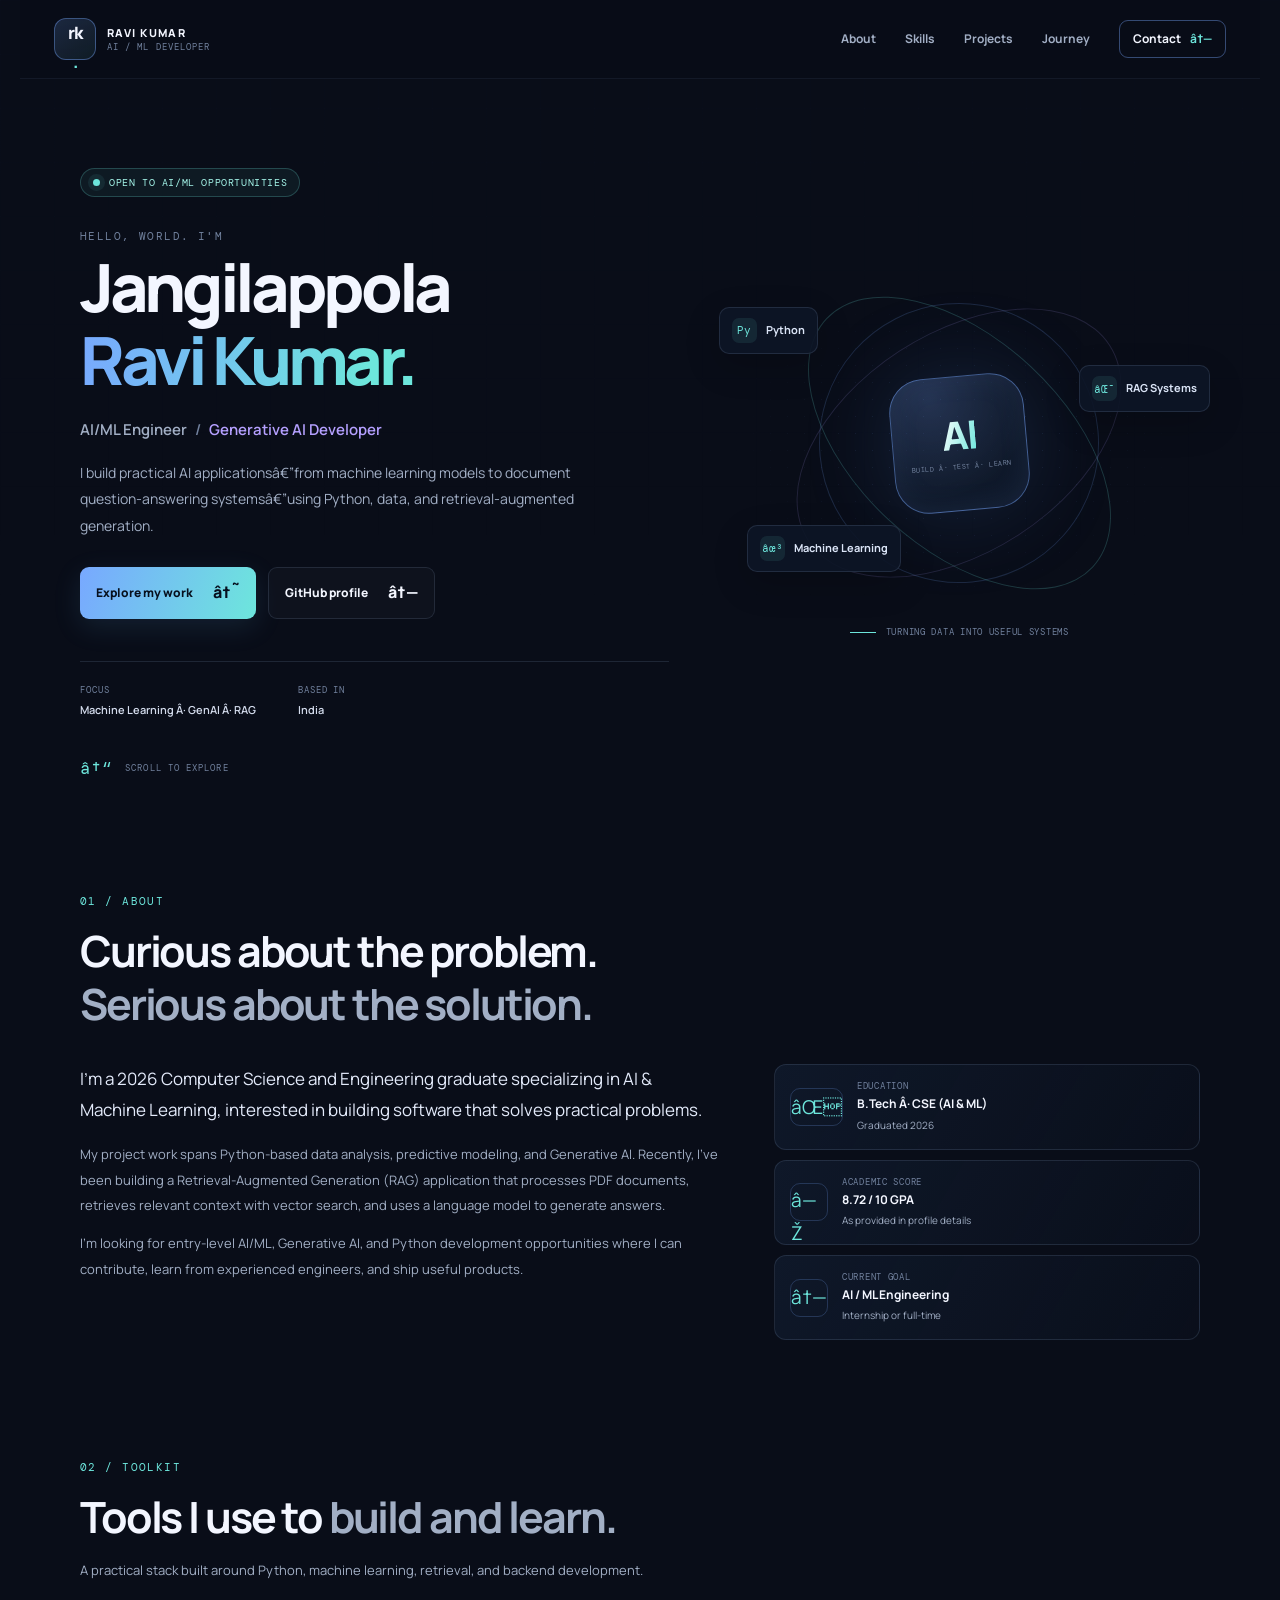
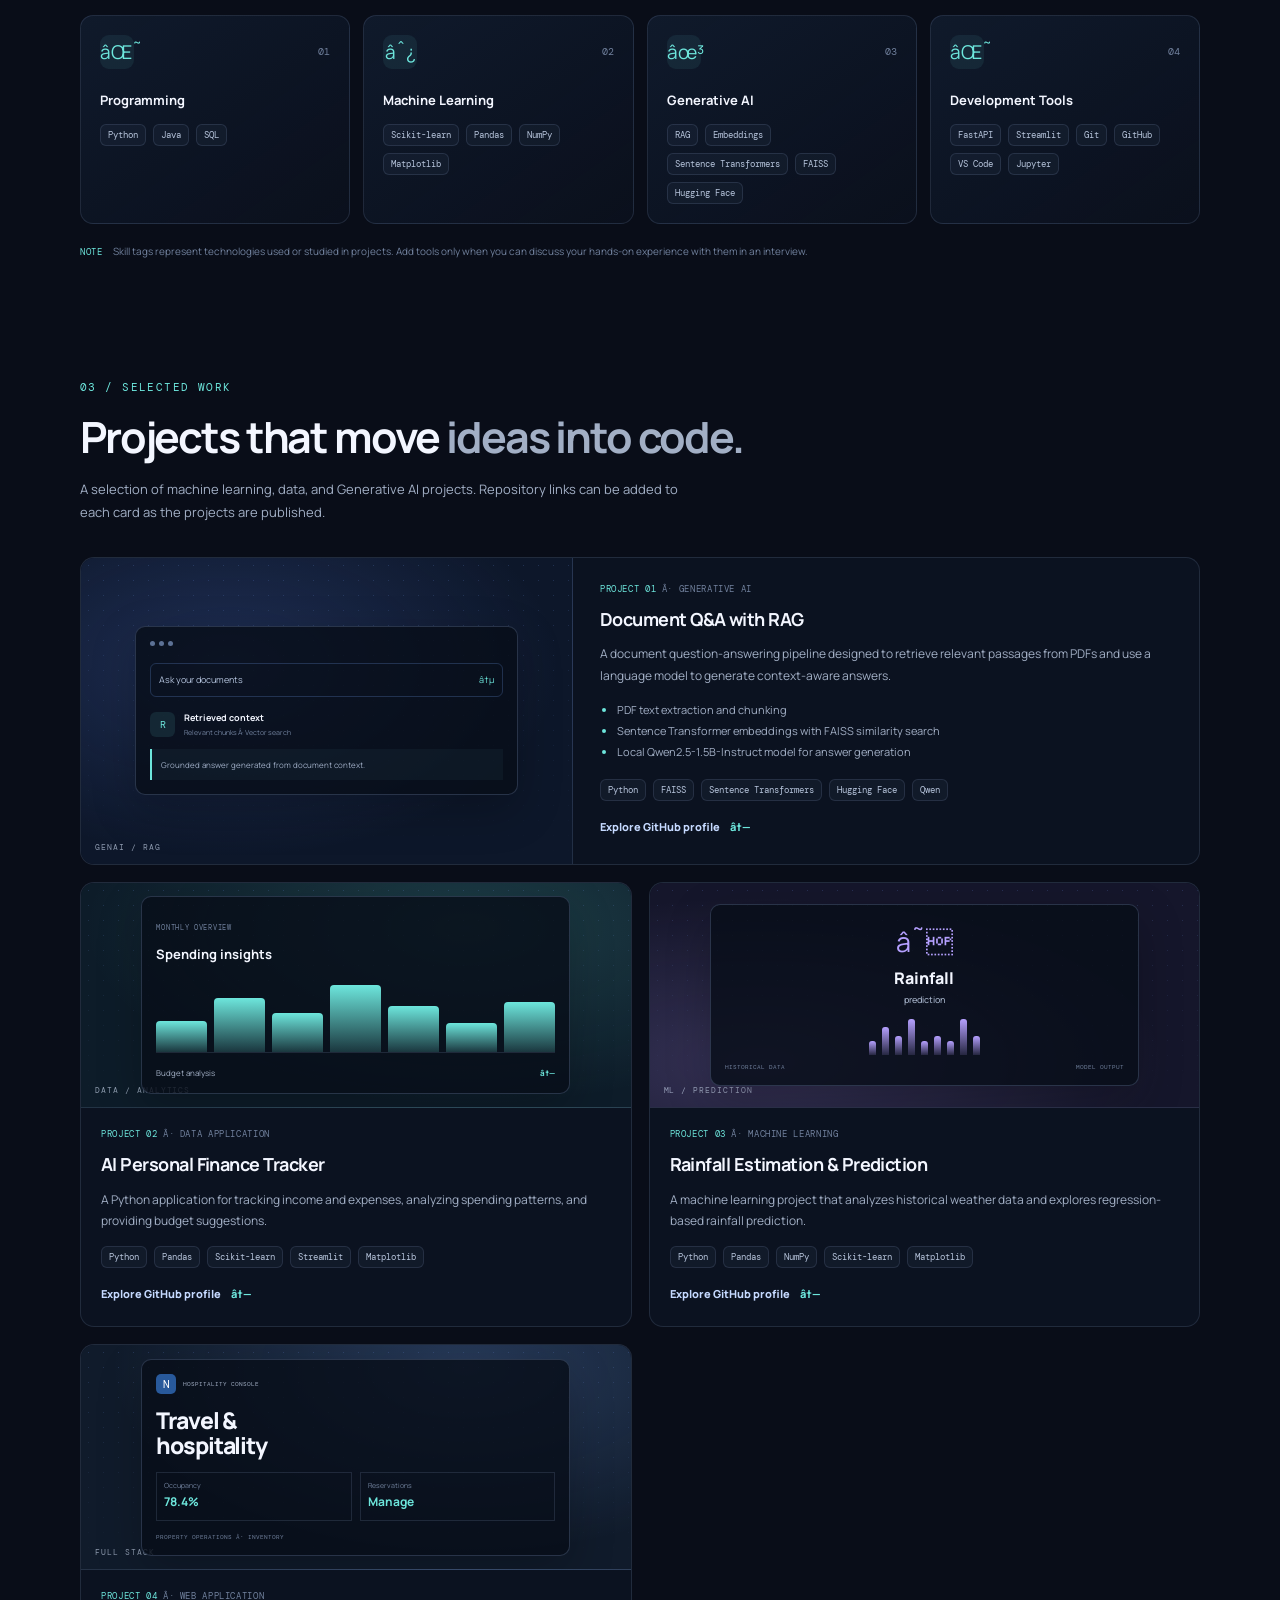
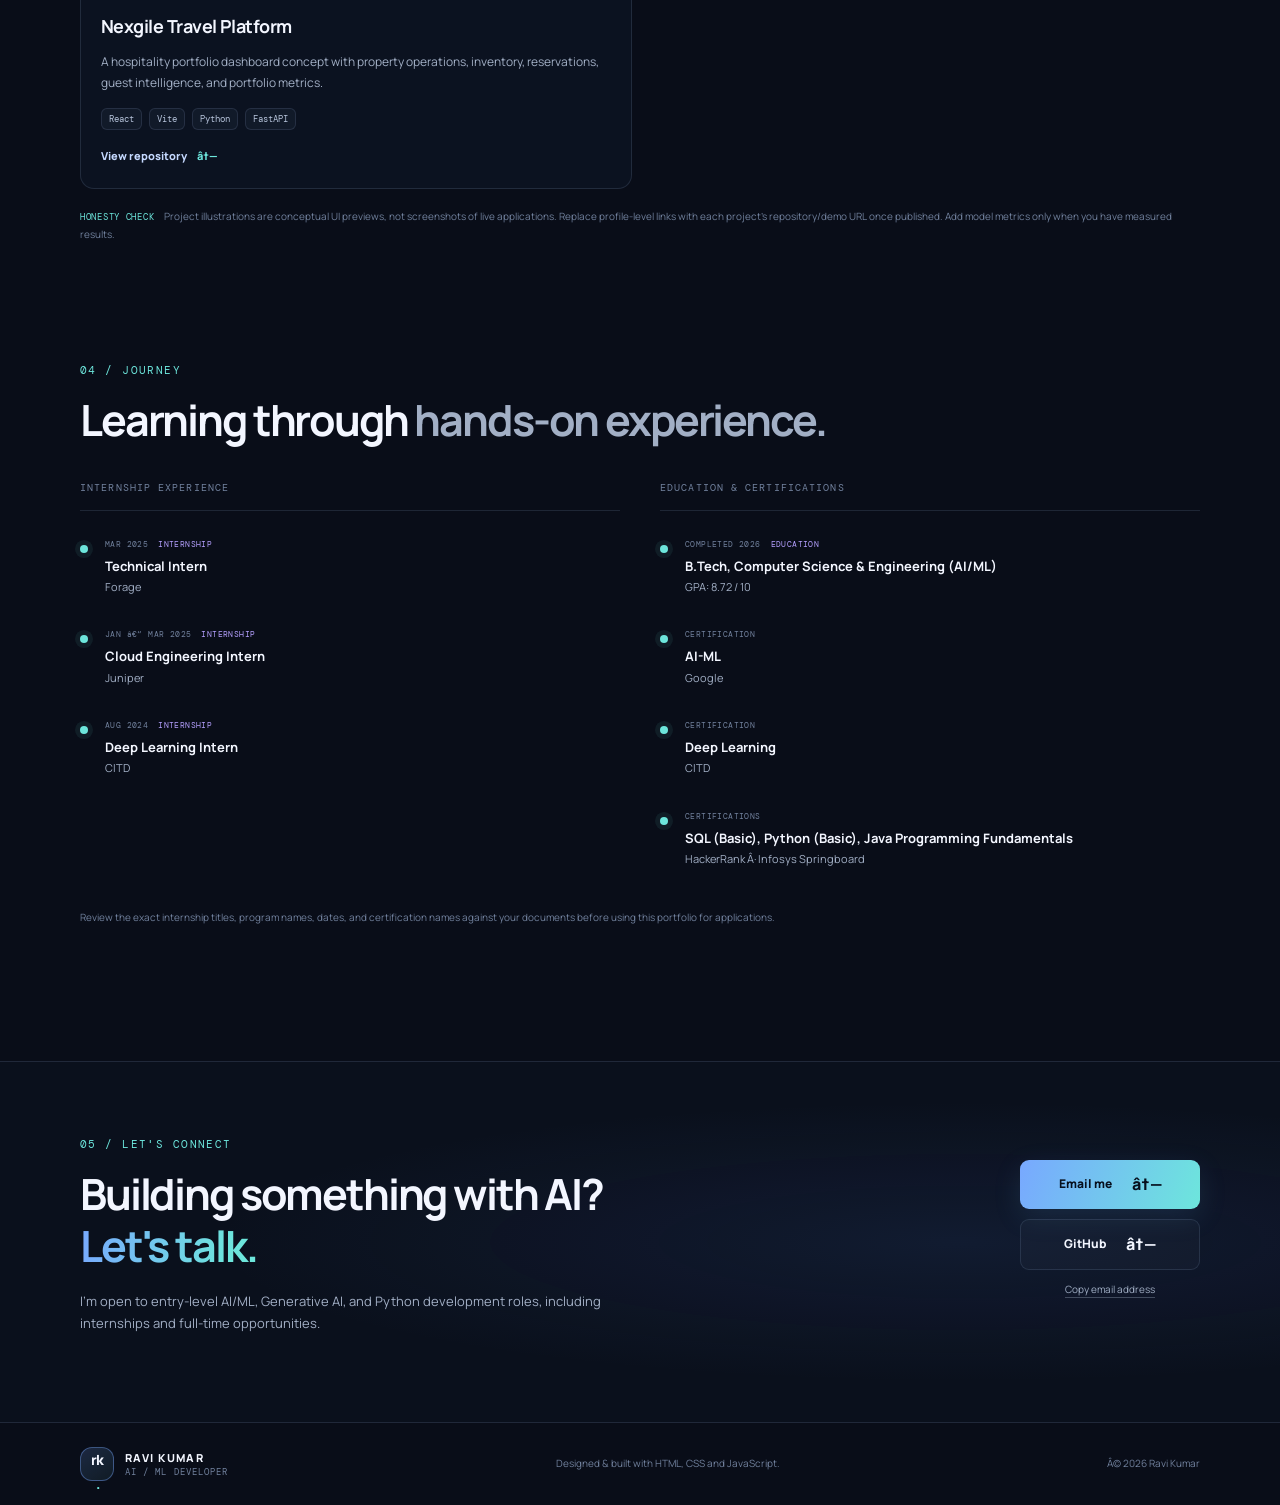
==== index.html @ 9e3948e2 "Fix duplicate portfolio homepage" ====
﻿<!DOCTYPE html>
<html lang="en">
<head>
    <meta charset="UTF-8">
    <meta name="viewport" content="width=device-width, initial-scale=1.0">
    <title>Jangilappola Ravi Kumar | Portfolio</title>
    <link rel="stylesheet" href="style.css">
    <script defer src="script.js"></script>
</head>
<body>
<!DOCTYPE html>
<html lang="en">
<head>
  <meta charset="UTF-8">
  <meta name="viewport" content="width=device-width, initial-scale=1.0">
  <meta name="theme-color" content="#090d18">
  <meta name="description" content="Ravi Kumar â€” AI/ML and Generative AI developer building machine learning, RAG, and Python applications.">
  <title>Ravi Kumar | AI/ML & Generative AI Developer</title>
  <link rel="preconnect" href="https://fonts.googleapis.com">
  <link rel="preconnect" href="https://fonts.gstatic.com" crossorigin>
  <link href="https://fonts.googleapis.com/css2?family=DM+Mono:wght@400;500&family=Manrope:wght@400;500;600;700;800&display=swap" rel="stylesheet">
  <link rel="stylesheet" href="style.css">
  <script defer src="script.js"></script>
</head>
<body>
  <div class="scroll-progress" id="scroll-progress" aria-hidden="true"></div>
  <header class="site-header">
    <a class="brand" href="#home" aria-label="Ravi Kumar home">
      <span class="brand-mark">rk<span>.</span></span>
      <span class="brand-copy">RAVI KUMAR<small>AI / ML DEVELOPER</small></span>
    </a>
    <button class="menu-toggle" id="menu-toggle" aria-label="Open navigation" aria-expanded="false">â˜°</button>
    <nav class="nav" id="nav" aria-label="Main navigation">
      <a href="#about">About</a>
      <a href="#skills">Skills</a>
      <a href="#projects">Projects</a>
      <a href="#experience">Journey</a>
      <a href="#contact" class="nav-contact">Contact <span>â†—</span></a>
    </nav>
  </header>

  <main>
    <section class="hero section-wrap" id="home">
      <div class="hero-copy">
        <div class="availability"><span class="pulse-dot"></span> OPEN TO AI/ML OPPORTUNITIES</div>
        <p class="eyebrow">HELLO, WORLD. I'M</p>
        <h1>Jangilappola<br><span>Ravi Kumar.</span></h1>
        <h2 class="hero-role">AI/ML Engineer <span class="role-divider">/</span> <span id="rotating-role">Generative AI Developer</span></h2>
        <p class="hero-description">I build practical AI applicationsâ€”from machine learning models to document question-answering systemsâ€”using Python, data, and retrieval-augmented generation.</p>
        <div class="hero-actions">
          <a class="button button-primary" href="#projects">Explore my work <span>â†˜</span></a>
          <a class="button button-secondary" href="https://github.com/jravikumar960" target="_blank" rel="noreferrer">GitHub profile <span>â†—</span></a>
        </div>
        <div class="hero-meta">
          <div><span class="meta-label">FOCUS</span><strong>Machine Learning Â· GenAI Â· RAG</strong></div>
          <div><span class="meta-label">BASED IN</span><strong>India</strong></div>
        </div>
      </div>
      <div class="hero-visual" aria-label="Decorative neural network illustration">
        <div class="visual-grid"></div>
        <div class="orbit orbit-one"></div><div class="orbit orbit-two"></div><div class="orbit orbit-three"></div>
        <div class="core"><span>AI</span><small>BUILD Â· TEST Â· LEARN</small></div>
        <div class="float-chip chip-python"><span class="chip-icon">Py</span> Python</div>
        <div class="float-chip chip-rag"><span class="chip-icon">âŒ˜</span> RAG Systems</div>
        <div class="float-chip chip-ml"><span class="chip-icon">âœ³</span> Machine Learning</div>
        <div class="visual-caption"><span class="caption-line"></span> TURNING DATA INTO USEFUL SYSTEMS</div>
      </div>
      <a class="scroll-cue" href="#about"><span class="scroll-icon">â†“</span> SCROLL TO EXPLORE</a>
    </section>

    <section class="section-wrap section-block" id="about">
      <div class="section-heading reveal">
        <p class="eyebrow">01 / ABOUT</p>
        <h2>Curious about the problem.<br><span>Serious about the solution.</span></h2>
      </div>
      <div class="about-grid reveal">
        <div class="about-main">
          <p class="lead">I'm a 2026 Computer Science and Engineering graduate specializing in AI & Machine Learning, interested in building software that solves practical problems.</p>
          <p>My project work spans Python-based data analysis, predictive modeling, and Generative AI. Recently, I've been building a Retrieval-Augmented Generation (RAG) application that processes PDF documents, retrieves relevant context with vector search, and uses a language model to generate answers.</p>
          <p>I'm looking for entry-level AI/ML, Generative AI, and Python development opportunities where I can contribute, learn from experienced engineers, and ship useful products.</p>
        </div>
        <div class="about-facts">
          <div class="fact-card"><span class="fact-symbol">âŒ</span><div><span class="fact-label">EDUCATION</span><strong>B.Tech Â· CSE (AI & ML)</strong><small>Graduated 2026</small></div></div>
          <div class="fact-card"><span class="fact-symbol">â—Ž</span><div><span class="fact-label">ACADEMIC SCORE</span><strong>8.72 / 10 GPA</strong><small>As provided in profile details</small></div></div>
          <div class="fact-card"><span class="fact-symbol">â†—</span><div><span class="fact-label">CURRENT GOAL</span><strong>AI / ML Engineering</strong><small>Internship or full-time</small></div></div>
        </div>
      </div>
    </section>

    <section class="section-wrap section-block" id="skills">
      <div class="section-heading reveal">
        <p class="eyebrow">02 / TOOLKIT</p>
        <h2>Tools I use to <span>build and learn.</span></h2>
        <p class="section-intro">A practical stack built around Python, machine learning, retrieval, and backend development.</p>
      </div>
      <div class="skills-grid reveal">
        <article class="skill-card"><div class="skill-top"><span class="skill-icon">âŒ˜</span><span class="skill-index">01</span></div><h3>Programming</h3><div class="tag-list"><span>Python</span><span>Java</span><span>SQL</span></div></article>
        <article class="skill-card"><div class="skill-top"><span class="skill-icon">âˆ¿</span><span class="skill-index">02</span></div><h3>Machine Learning</h3><div class="tag-list"><span>Scikit-learn</span><span>Pandas</span><span>NumPy</span><span>Matplotlib</span></div></article>
        <article class="skill-card"><div class="skill-top"><span class="skill-icon">âœ³</span><span class="skill-index">03</span></div><h3>Generative AI</h3><div class="tag-list"><span>RAG</span><span>Embeddings</span><span>Sentence Transformers</span><span>FAISS</span><span>Hugging Face</span></div></article>
        <article class="skill-card"><div class="skill-top"><span class="skill-icon">âŒ˜</span><span class="skill-index">04</span></div><h3>Development Tools</h3><div class="tag-list"><span>FastAPI</span><span>Streamlit</span><span>Git</span><span>GitHub</span><span>VS Code</span><span>Jupyter</span></div></article>
      </div>
      <p class="skills-note reveal"><span>NOTE</span> Skill tags represent technologies used or studied in projects. Add tools only when you can discuss your hands-on experience with them in an interview.</p>
    </section>

    <section class="section-wrap section-block" id="projects">
      <div class="section-heading reveal">
        <p class="eyebrow">03 / SELECTED WORK</p>
        <h2>Projects that move <span>ideas into code.</span></h2>
        <p class="section-intro">A selection of machine learning, data, and Generative AI projects. Repository links can be added to each card as the projects are published.</p>
      </div>
      <div class="project-grid">
        <article class="project-card project-featured reveal">
          <div class="project-art art-rag"><div class="art-window"><div class="window-dots"><i></i><i></i><i></i></div><div class="art-query">Ask your documents<span>â†µ</span></div><div class="art-result"><span class="result-icon">R</span><div><b>Retrieved context</b><small>Relevant chunks Â· Vector search</small></div></div><div class="art-answer">Grounded answer generated from document context.</div></div><span class="art-label">GENAI / RAG</span></div>
          <div class="project-body"><div class="project-kicker">PROJECT 01 <span>Â· GENERATIVE AI</span></div><h3>Document Q&A with RAG</h3><p>A document question-answering pipeline designed to retrieve relevant passages from PDFs and use a language model to generate context-aware answers.</p><ul class="project-details"><li>PDF text extraction and chunking</li><li>Sentence Transformer embeddings with FAISS similarity search</li><li>Local Qwen2.5-1.5B-Instruct model for answer generation</li></ul><div class="tag-list"><span>Python</span><span>FAISS</span><span>Sentence Transformers</span><span>Hugging Face</span><span>Qwen</span></div><a class="text-link" href="https://github.com/jravikumar960" target="_blank" rel="noreferrer">Explore GitHub profile <span>â†—</span></a></div>
        </article>
        <article class="project-card reveal">
          <div class="project-art art-finance"><div class="finance-ui"><span class="finance-label">MONTHLY OVERVIEW</span><strong>Spending insights</strong><div class="finance-bars"><i style="height:42%"></i><i style="height:72%"></i><i style="height:52%"></i><i style="height:90%"></i><i style="height:62%"></i><i style="height:38%"></i><i style="height:67%"></i></div><div class="finance-line"><span>Budget analysis</span><b>â†—</b></div></div><span class="art-label">DATA / ANALYTICS</span></div>
          <div class="project-body"><div class="project-kicker">PROJECT 02 <span>Â· DATA APPLICATION</span></div><h3>AI Personal Finance Tracker</h3><p>A Python application for tracking income and expenses, analyzing spending patterns, and providing budget suggestions.</p><div class="tag-list"><span>Python</span><span>Pandas</span><span>Scikit-learn</span><span>Streamlit</span><span>Matplotlib</span></div><a class="text-link" href="https://github.com/jravikumar960" target="_blank" rel="noreferrer">Explore GitHub profile <span>â†—</span></a></div>
        </article>
        <article class="project-card reveal">
          <div class="project-art art-rain"><div class="weather-ui"><div class="weather-cloud">â˜</div><div class="weather-number">Rainfall<span>prediction</span></div><div class="weather-chart"><i></i><i></i><i></i><i></i><i></i><i></i><i></i><i></i><i></i></div><div class="weather-foot"><span>HISTORICAL DATA</span><span>MODEL OUTPUT</span></div></div><span class="art-label">ML / PREDICTION</span></div>
          <div class="project-body"><div class="project-kicker">PROJECT 03 <span>Â· MACHINE LEARNING</span></div><h3>Rainfall Estimation & Prediction</h3><p>A machine learning project that analyzes historical weather data and explores regression-based rainfall prediction.</p><div class="tag-list"><span>Python</span><span>Pandas</span><span>NumPy</span><span>Scikit-learn</span><span>Matplotlib</span></div><a class="text-link" href="https://github.com/jravikumar960" target="_blank" rel="noreferrer">Explore GitHub profile <span>â†—</span></a></div>
        </article>
        <article class="project-card reveal">
          <div class="project-art art-travel"><div class="travel-ui"><div class="travel-top"><span>N</span><small>HOSPITALITY CONSOLE</small></div><div class="travel-title">Travel &<br>hospitality</div><div class="travel-stats"><span>Occupancy<strong>78.4%</strong></span><span>Reservations<strong>Manage</strong></span></div><div class="travel-bottom">PROPERTY OPERATIONS Â· INVENTORY</div></div><span class="art-label">FULL STACK</span></div>
          <div class="project-body"><div class="project-kicker">PROJECT 04 <span>Â· WEB APPLICATION</span></div><h3>Nexgile Travel Platform</h3><p>A hospitality portfolio dashboard concept with property operations, inventory, reservations, guest intelligence, and portfolio metrics.</p><div class="tag-list"><span>React</span><span>Vite</span><span>Python</span><span>FastAPI</span></div><a class="text-link" href="https://github.com/jravikumar960/Travel-Portal" target="_blank" rel="noreferrer">View repository <span>â†—</span></a></div>
        </article>
      </div>
      <p class="project-disclaimer reveal"><span>HONESTY CHECK</span> Project illustrations are conceptual UI previews, not screenshots of live applications. Replace profile-level links with each project's repository/demo URL once published. Add model metrics only when you have measured results.</p>
    </section>

    <section class="section-wrap section-block" id="experience">
      <div class="section-heading reveal">
        <p class="eyebrow">04 / JOURNEY</p>
        <h2>Learning through <span>hands-on experience.</span></h2>
      </div>
      <div class="journey-grid reveal">
        <div class="journey-column"><h3 class="column-title">INTERNSHIP EXPERIENCE</h3>
          <article class="journey-item"><span class="timeline-dot"></span><div><div class="journey-meta"><span>MAR 2025</span><span>INTERNSHIP</span></div><h4>Technical Intern</h4><p>Forage</p></div></article>
          <article class="journey-item"><span class="timeline-dot"></span><div><div class="journey-meta"><span>JAN â€“ MAR 2025</span><span>INTERNSHIP</span></div><h4>Cloud Engineering Intern</h4><p>Juniper</p></div></article>
          <article class="journey-item"><span class="timeline-dot"></span><div><div class="journey-meta"><span>AUG 2024</span><span>INTERNSHIP</span></div><h4>Deep Learning Intern</h4><p>CITD</p></div></article>
        </div>
        <div class="journey-column"><h3 class="column-title">EDUCATION & CERTIFICATIONS</h3>
          <article class="journey-item"><span class="timeline-dot"></span><div><div class="journey-meta"><span>COMPLETED 2026</span><span>EDUCATION</span></div><h4>B.Tech, Computer Science & Engineering (AI/ML)</h4><p>GPA: 8.72 / 10</p></div></article>
          <article class="journey-item"><span class="timeline-dot"></span><div><div class="journey-meta"><span>CERTIFICATION</span></div><h4>AI-ML</h4><p>Google</p></div></article>
          <article class="journey-item"><span class="timeline-dot"></span><div><div class="journey-meta"><span>CERTIFICATION</span></div><h4>Deep Learning</h4><p>CITD</p></div></article>
          <article class="journey-item"><span class="timeline-dot"></span><div><div class="journey-meta"><span>CERTIFICATIONS</span></div><h4>SQL (Basic), Python (Basic), Java Programming Fundamentals</h4><p>HackerRank Â· Infosys Springboard</p></div></article>
        </div>
      </div>
      <p class="small-note">Review the exact internship titles, program names, dates, and certification names against your documents before using this portfolio for applications.</p>
    </section>

    <section class="contact-section" id="contact">
      <div class="section-wrap contact-inner reveal">
        <div><p class="eyebrow">05 / LET'S CONNECT</p><h2>Building something with AI?<br><span>Let's talk.</span></h2><p>I'm open to entry-level AI/ML, Generative AI, and Python development roles, including internships and full-time opportunities.</p></div>
        <div class="contact-actions"><a class="button button-primary" href="mailto:jravikumar960@gmail.com">Email me <span>â†—</span></a><a class="button button-secondary" href="https://github.com/jravikumar960" target="_blank" rel="noreferrer">GitHub <span>â†—</span></a><button class="copy-email" id="copy-email" type="button" data-email="jravikumar960@gmail.com">Copy email address</button><span class="copy-status" id="copy-status" aria-live="polite"></span></div>
      </div>
    </section>
  </main>

  <footer class="site-footer">
    <a class="brand footer-brand" href="#home"><span class="brand-mark">rk<span>.</span></span><span class="brand-copy">RAVI KUMAR<small>AI / ML DEVELOPER</small></span></a>
    <p>Designed & built with HTML, CSS and JavaScript.</p>
    <span class="footer-copy">Â© <span id="year"></span> Ravi Kumar</span>
  </footer>
</body>
</html>
---- style.css ----
/* Ravi Kumar — AI/ML portfolio */
:root {
  color-scheme: dark;
  --bg: #090d18;
  --bg-soft: #0d1322;
  --panel: #101a2b;
  --panel-hover: #142239;
  --text: #f3f6ff;
  --muted: #a2afc5;
  --subtle: #71819d;
  --line: rgba(155, 179, 220, .15);
  --blue: #78a8ff;
  --cyan: #6de6dc;
  --violet: #b5a0ff;
  --font: "Manrope", system-ui, sans-serif;
  --mono: "DM Mono", monospace;
}
* { box-sizing: border-box; }
html { scroll-behavior: smooth; scroll-padding-top: 90px; }
body { margin: 0; background: var(--bg); color: var(--text); font-family: var(--font); line-height: 1.7; overflow-x: hidden; }
body::before { content: ""; position: fixed; inset: 0; pointer-events: none; z-index: -1; opacity: .23; background-image: linear-gradient(rgba(95,130,185,.06) 1px, transparent 1px), linear-gradient(90deg, rgba(95,130,185,.06) 1px, transparent 1px); background-size: 54px 54px; mask-image: linear-gradient(to bottom, black, transparent 85%); }
a { color: inherit; text-decoration: none; }
button { font: inherit; }
::selection { background: rgba(120,168,255,.35); color: white; }
.scroll-progress { position: fixed; z-index: 100; left: 0; top: 0; height: 2px; width: 0; background: linear-gradient(90deg, var(--blue), var(--cyan)); }
.site-header { position: sticky; z-index: 50; top: 0; display: flex; align-items: center; justify-content: space-between; max-width: 1240px; margin: auto; padding: 18px 34px; background: rgba(9,13,24,.82); border-bottom: 1px solid rgba(155,179,220,.08); backdrop-filter: blur(18px); }
.brand { display: inline-flex; align-items: center; gap: 11px; }
.brand-mark { display: grid; place-items: center; width: 42px; height: 42px; border: 1px solid rgba(120,168,255,.4); border-radius: 12px; background: linear-gradient(145deg, rgba(120,168,255,.18), rgba(109,230,220,.07)); font-size: 17px; font-weight: 800; letter-spacing: -1px; }
.brand-mark span { color: var(--cyan); }
.brand-copy { display: grid; gap: 0; font-size: 11px; font-weight: 800; letter-spacing: .13em; line-height: 1.4; }
.brand-copy small { color: var(--subtle); font: 9px var(--mono); letter-spacing: .12em; }
.nav { display: flex; align-items: center; gap: 29px; color: var(--muted); font-size: 12px; font-weight: 700; }
.nav a { transition: color .2s; }
.nav a:hover, .nav a.active { color: var(--text); }
.nav-contact { border: 1px solid rgba(120,168,255,.4); border-radius: 9px; padding: 8px 13px; color: var(--text); }
.nav-contact span { color: var(--cyan); margin-left: 7px; }
.menu-toggle { display: none; border: 1px solid var(--line); border-radius: 8px; color: var(--text); background: var(--panel); padding: 7px 11px; }
.section-wrap { width: min(1120px, calc(100% - 64px)); margin-inline: auto; }
.hero { min-height: 650px; padding-top: 88px; padding-bottom: 80px; display: grid; grid-template-columns: 1.1fr .9fr; gap: 50px; align-items: center; position: relative; }
.hero-copy { position: relative; z-index: 2; }
.availability { display: inline-flex; align-items: center; gap: 9px; border: 1px solid rgba(109,230,220,.23); background: rgba(109,230,220,.06); border-radius: 30px; padding: 7px 12px; color: #a4f5e9; font: 10px var(--mono); letter-spacing: .06em; }
.pulse-dot { width: 7px; height: 7px; border-radius: 50%; background: var(--cyan); box-shadow: 0 0 0 5px rgba(109,230,220,.08); }
.eyebrow { color: var(--cyan); font: 11px var(--mono); letter-spacing: .13em; margin: 0 0 17px; }
.hero .eyebrow { margin-top: 32px; margin-bottom: 8px; color: var(--subtle); }
h1, h2, h3, h4, p { margin-top: 0; }
.hero h1 { font-size: clamp(43px, 5.2vw, 69px); letter-spacing: -.065em; line-height: 1.09; margin: 0 0 21px; font-weight: 800; }
.hero h1 span, .section-heading h2 span, .contact-inner h2 span { background: linear-gradient(100deg, var(--blue), var(--cyan) 85%); -webkit-background-clip: text; background-clip: text; color: transparent; }
.hero-role { color: var(--muted); font-size: 15px; font-weight: 600; margin-bottom: 17px; }
.role-divider { color: var(--subtle); margin: 0 5px; }
#rotating-role { color: var(--violet); }
.hero-description { max-width: 535px; color: var(--muted); font-size: 14px; line-height: 1.9; }
.hero-actions { display: flex; flex-wrap: wrap; gap: 12px; margin-top: 28px; }
.button { display: inline-flex; justify-content: center; align-items: center; gap: 20px; min-height: 46px; border-radius: 9px; padding: 11px 16px; font-size: 12px; font-weight: 800; transition: transform .2s, border-color .2s, background .2s; cursor: pointer; }
.button:hover { transform: translateY(-2px); }
.button span { font-size: 16px; }
.button-primary { color: #07101e; background: linear-gradient(110deg, var(--blue), var(--cyan)); box-shadow: 0 8px 28px rgba(94,168,225,.13); }
.button-secondary { border: 1px solid var(--line); background: rgba(255,255,255,.025); color: var(--text); }
.button-secondary:hover { border-color: rgba(120,168,255,.55); }
.hero-meta { display: flex; gap: 42px; margin-top: 42px; padding-top: 22px; border-top: 1px solid var(--line); }
.hero-meta div { display: grid; gap: 5px; }
.meta-label { color: var(--subtle); font: 9px var(--mono); letter-spacing: .1em; }
.hero-meta strong { font-size: 11px; font-weight: 600; color: #d4dced; }
.hero-visual { height: 390px; position: relative; display: grid; place-items: center; isolation: isolate; }
.visual-grid { position: absolute; inset: 6% 2%; background-image: radial-gradient(rgba(120,168,255,.3) .8px, transparent .8px); background-size: 17px 17px; mask-image: radial-gradient(ellipse, black, transparent 70%); opacity: .5; }
.orbit { position: absolute; border: 1px solid rgba(120,168,255,.18); border-radius: 50%; transform: rotate(-27deg); }
.orbit-one { width: 280px; height: 280px; }
.orbit-two { width: 365px; height: 210px; transform: rotate(43deg); border-color: rgba(109,230,220,.2); }
.orbit-three { width: 220px; height: 360px; transform: rotate(57deg); border-color: rgba(181,160,255,.15); }
.core { position: relative; width: 135px; height: 135px; display: flex; flex-direction: column; justify-content: center; align-items: center; gap: 7px; border-radius: 34px; border: 1px solid rgba(120,168,255,.48); background: radial-gradient(circle at 30% 15%, rgba(120,168,255,.25), rgba(16,26,43,.95) 70%); box-shadow: 0 0 90px rgba(80,132,228,.18), inset 0 0 30px rgba(120,168,255,.09); transform: rotate(-5deg); }
.core span { font-size: 39px; line-height: 1; font-weight: 800; letter-spacing: -.07em; background: linear-gradient(110deg, white, var(--cyan)); -webkit-background-clip: text; background-clip: text; color: transparent; }
.core small { color: var(--subtle); font: 7px var(--mono); letter-spacing: .08em; }
.float-chip { position: absolute; display: flex; align-items: center; gap: 9px; border: 1px solid var(--line); background: rgba(14,22,38,.9); box-shadow: 0 12px 35px rgba(0,0,0,.18); border-radius: 10px; padding: 10px 12px; color: #dbe5f7; font-size: 11px; font-weight: 700; animation: float 5s ease-in-out infinite; }
.chip-icon { display: grid; place-items: center; width: 25px; height: 25px; border-radius: 7px; color: var(--cyan); background: rgba(109,230,220,.09); font: 11px var(--mono); }
.chip-python { top: 15%; left: 0; }
.chip-rag { top: 30%; right: -2%; animation-delay: -1.4s; }
.chip-ml { bottom: 17%; left: 6%; animation-delay: -2.7s; }
.visual-caption { position: absolute; bottom: 0; display: flex; align-items: center; gap: 10px; color: var(--subtle); font: 9px var(--mono); letter-spacing: .08em; }
.caption-line { display: inline-block; width: 26px; height: 1px; background: var(--cyan); }
.scroll-cue { position: absolute; bottom: 20px; left: 0; display: flex; align-items: center; gap: 12px; color: var(--subtle); font: 9px var(--mono); letter-spacing: .12em; }
.scroll-icon { color: var(--cyan); font-size: 17px; }
.section-block { padding-top: 95px; padding-bottom: 25px; }
.section-heading { margin-bottom: 34px; }
.section-heading h2, .contact-inner h2 { font-size: clamp(30px, 4vw, 43px); line-height: 1.22; letter-spacing: -.05em; margin: 0; }
.section-heading h2 span { color: var(--muted); background: none; -webkit-text-fill-color: var(--muted); }
.section-intro { max-width: 630px; color: var(--muted); font-size: 13px; margin: 15px 0 0; }
.about-grid { display: grid; grid-template-columns: 1.2fr .8fr; gap: 55px; }
.about-main { color: var(--muted); font-size: 13px; line-height: 1.95; }
.about-main .lead { color: #e3eafa; font-size: 17px; line-height: 1.8; }
.about-facts { display: grid; gap: 10px; align-content: start; }
.fact-card { display: flex; align-items: center; gap: 14px; border: 1px solid var(--line); border-radius: 12px; padding: 15px; background: linear-gradient(120deg, rgba(17,28,47,.75), rgba(11,17,30,.55)); }
.fact-symbol { display: grid; place-items: center; flex: 0 0 38px; height: 38px; border: 1px solid rgba(120,168,255,.22); border-radius: 10px; color: var(--cyan); font-size: 19px; }
.fact-card div { display: grid; gap: 2px; }
.fact-label { color: var(--subtle); font: 9px var(--mono); letter-spacing: .08em; }
.fact-card strong { font-size: 12px; }
.fact-card small { color: var(--muted); font-size: 10px; }
.skills-grid { display: grid; grid-template-columns: repeat(4,1fr); gap: 13px; }
.skill-card { min-height: 185px; padding: 19px; border: 1px solid var(--line); border-radius: 13px; background: linear-gradient(145deg, rgba(17,28,47,.85), rgba(11,17,30,.75)); transition: transform .2s, border-color .2s; }
.skill-card:hover, .project-card:hover { transform: translateY(-4px); border-color: rgba(120,168,255,.35); }
.skill-top { display: flex; align-items: center; justify-content: space-between; margin-bottom: 20px; }
.skill-icon { display: grid; place-items: center; width: 34px; height: 34px; border-radius: 9px; color: var(--cyan); background: rgba(109,230,220,.08); font-size: 19px; }
.skill-index { color: var(--subtle); font: 10px var(--mono); }
.skill-card h3 { font-size: 13px; margin-bottom: 13px; }
.tag-list { display: flex; flex-wrap: wrap; gap: 7px; }
.tag-list span { display: inline-block; border: 1px solid rgba(135,159,198,.17); border-radius: 6px; padding: 4px 7px; color: #b7c5dc; background: rgba(127,154,198,.055); font: 9px var(--mono); }
.skills-note, .project-disclaimer { margin: 18px 0 0; color: var(--subtle); font-size: 10px; line-height: 1.8; }
.skills-note span, .project-disclaimer span { color: var(--cyan); font: 9px var(--mono); letter-spacing: .08em; margin-right: 8px; }
.project-grid { display: grid; grid-template-columns: repeat(2,1fr); gap: 17px; }
.project-card { overflow: hidden; border: 1px solid var(--line); border-radius: 14px; background: rgba(13,20,35,.82); transition: transform .25s, border-color .25s; }
.project-featured { grid-column: span 2; display: grid; grid-template-columns: .88fr 1.12fr; }
.project-art { min-height: 225px; display: grid; place-items: center; position: relative; overflow: hidden; border-bottom: 1px solid var(--line); }
.project-featured .project-art { min-height: 100%; border-bottom: 0; border-right: 1px solid var(--line); }
.project-art::before { content: ""; position: absolute; inset: 0; opacity: .55; background-image: radial-gradient(rgba(120,168,255,.35) .7px, transparent .7px); background-size: 15px 15px; mask-image: linear-gradient(black, transparent); }
.art-rag { background: radial-gradient(ellipse at 30% 35%, rgba(76,105,191,.28), transparent 68%), #0d172a; }
.art-finance { background: radial-gradient(ellipse at 70% 20%, rgba(109,230,220,.17), transparent 70%), #0d1c29; }
.art-rain { background: radial-gradient(ellipse at 20% 80%, rgba(181,160,255,.2), transparent 65%), #15162b; }
.art-travel { background: radial-gradient(ellipse at 70% 10%, rgba(120,168,255,.22), transparent 65%), #101b2b; }
.art-label { position: absolute; bottom: 12px; left: 14px; color: rgba(209,222,245,.65); font: 8px var(--mono); letter-spacing: .12em; }
.art-window, .finance-ui, .weather-ui, .travel-ui { position: relative; z-index: 1; width: 78%; border: 1px solid rgba(149,177,228,.22); border-radius: 10px; background: rgba(8,14,25,.82); box-shadow: 0 15px 45px rgba(0,0,0,.22); padding: 14px; }
.window-dots { display: flex; gap: 4px; margin-bottom: 17px; }
.window-dots i { width: 5px; height: 5px; border-radius: 50%; background: #5c7195; }
.art-query { display: flex; justify-content: space-between; border: 1px solid rgba(120,168,255,.22); border-radius: 6px; padding: 8px; color: #b4c3dd; font-size: 9px; }
.art-query span { color: var(--cyan); }
.art-result { display: flex; gap: 9px; align-items: center; margin-top: 13px; }
.result-icon { display: grid; place-items: center; width: 25px; height: 25px; border-radius: 6px; color: var(--cyan); background: rgba(109,230,220,.1); font: 10px var(--mono); }
.art-result div { display: grid; gap: 2px; }
.art-result b { font-size: 9px; }
.art-result small { color: var(--subtle); font-size: 7px; }
.art-answer { margin-top: 10px; padding: 9px; border-left: 2px solid var(--cyan); color: #9fadc5; background: rgba(109,230,220,.045); font-size: 8px; }
.finance-label { color: var(--subtle); font: 7px var(--mono); letter-spacing: .1em; }
.finance-ui strong { display: block; margin-top: 4px; font-size: 13px; }
.finance-bars { height: 75px; display: flex; align-items: end; gap: 7px; margin: 13px 0; border-bottom: 1px solid var(--line); }
.finance-bars i { flex: 1; border-radius: 4px 4px 0 0; background: linear-gradient(var(--cyan), rgba(109,230,220,.18)); }
.finance-line { display: flex; justify-content: space-between; color: var(--muted); font-size: 8px; }
.finance-line b { color: var(--cyan); }
.weather-ui { text-align: center; }
.weather-cloud { color: var(--violet); font-size: 27px; }
.weather-number { font-size: 16px; font-weight: 800; }
.weather-number span { display: block; color: var(--muted); font-size: 9px; font-weight: 500; }
.weather-chart { display: flex; align-items: end; justify-content: center; gap: 6px; height: 40px; margin: 8px auto; }
.weather-chart i { width: 7px; border-radius: 3px 3px 0 0; height: 35%; background: linear-gradient(var(--violet), rgba(181,160,255,.15)); }
.weather-chart i:nth-child(2n) { height: 70%; }.weather-chart i:nth-child(3n) { height: 48%; }.weather-chart i:nth-child(4n) { height: 90%; }
.weather-foot { display: flex; justify-content: space-between; color: var(--subtle); font: 6px var(--mono); }
.travel-top { display: flex; align-items: center; gap: 7px; color: var(--muted); font: 7px var(--mono); }
.travel-top span { display: grid; place-items: center; width: 20px; height: 20px; background: #28599b; color: white; border-radius: 5px; font-size: 11px; }
.travel-title { font-size: 23px; font-weight: 800; line-height: 1.1; letter-spacing: -.05em; margin: 14px 0; }
.travel-stats { display: flex; gap: 8px; }
.travel-stats span { flex: 1; padding: 7px; border: 1px solid var(--line); color: var(--subtle); font-size: 7px; }
.travel-stats strong { display: block; color: var(--cyan); font-size: 12px; }
.travel-bottom { margin-top: 12px; color: var(--subtle); font: 6px var(--mono); }
.project-body { padding: 20px; }
.project-featured .project-body { padding: 25px 27px; }
.project-kicker { color: var(--cyan); font: 9px var(--mono); letter-spacing: .07em; margin-bottom: 9px; }
.project-kicker span { color: var(--subtle); }
.project-body h3 { font-size: 18px; letter-spacing: -.03em; margin-bottom: 9px; }
.project-body p { color: var(--muted); font-size: 12px; line-height: 1.8; margin-bottom: 14px; }
.project-details { color: var(--muted); padding-left: 17px; font-size: 11px; line-height: 1.9; margin: 0 0 16px; }
.project-details li::marker { color: var(--cyan); }
.text-link { display: inline-flex; gap: 10px; margin-top: 17px; color: #c5d9ff; font-size: 11px; font-weight: 800; }
.text-link span { color: var(--cyan); }
.journey-grid { display: grid; grid-template-columns: 1fr 1fr; gap: 40px; }
.column-title { color: var(--subtle); font: 10px var(--mono); letter-spacing: .11em; padding-bottom: 16px; border-bottom: 1px solid var(--line); }
.journey-item { display: grid; grid-template-columns: 12px 1fr; gap: 13px; padding: 18px 0 7px; }
.timeline-dot { margin-top: 6px; width: 8px; height: 8px; border-radius: 50%; background: var(--cyan); box-shadow: 0 0 0 5px rgba(109,230,220,.07); }
.journey-meta { display: flex; flex-wrap: wrap; gap: 10px; color: var(--subtle); font: 8px var(--mono); letter-spacing: .05em; }
.journey-meta span + span { color: var(--violet); }
.journey-item h4 { font-size: 13px; margin: 6px 0 1px; }
.journey-item p { color: var(--muted); font-size: 11px; margin-bottom: 8px; }
.small-note { color: var(--subtle); font-size: 10px; margin-top: 25px; }
.contact-section { margin-top: 100px; border-top: 1px solid var(--line); border-bottom: 1px solid var(--line); background: radial-gradient(ellipse at 75% 50%, rgba(67,110,194,.12), transparent 55%), rgba(12,19,33,.6); }
.contact-inner { padding-top: 75px; padding-bottom: 75px; display: flex; align-items: center; justify-content: space-between; gap: 35px; }
.contact-inner h2 { margin-bottom: 17px; }
.contact-inner > div:first-child > p:last-child { max-width: 540px; color: var(--muted); font-size: 13px; }
.contact-actions { min-width: 180px; display: flex; flex-direction: column; align-items: stretch; gap: 10px; }
.copy-email { color: var(--muted); border: 0; background: transparent; cursor: pointer; font-size: 10px; text-decoration: underline; text-decoration-color: rgba(162,175,197,.35); text-underline-offset: 4px; }
.copy-status { min-height: 15px; color: var(--cyan); font-size: 10px; text-align: center; }
.site-footer { width: min(1120px, calc(100% - 64px)); margin: auto; padding: 24px 0; display: flex; align-items: center; justify-content: space-between; gap: 20px; }
.footer-brand .brand-mark { width: 34px; height: 34px; font-size: 14px; }
.site-footer p, .footer-copy { margin: 0; color: var(--subtle); font-size: 10px; }
.reveal { opacity: 0; transform: translateY(18px); transition: opacity .7s ease, transform .7s ease; }
.reveal.visible { opacity: 1; transform: translateY(0); }
@keyframes float { 0%,100% { transform: translateY(0); } 50% { transform: translateY(-9px); } }
@media (max-width: 900px) {
  .hero { grid-template-columns: 1fr .8fr; gap: 15px; padding-top: 65px; }
  .hero-visual { transform: scale(.88); }
  .skills-grid { grid-template-columns: repeat(2,1fr); }
  .nav { gap: 16px; }
  .about-grid { gap: 30px; }
}
@media (max-width: 680px) {
  .site-header { padding: 13px 20px; }
  .menu-toggle { display: block; }
  .nav { display: none; position: absolute; top: 67px; left: 12px; right: 12px; padding: 16px; border: 1px solid var(--line); border-radius: 12px; background: rgba(10,16,29,.98); flex-direction: column; align-items: stretch; gap: 0; }
  .nav.open { display: flex; }
  .nav a { padding: 12px 9px; }
  .nav-contact { margin-top: 5px; text-align: center; }
  .section-wrap { width: min(100% - 40px, 540px); }
  .hero { display: flex; flex-direction: column; align-items: stretch; gap: 0; min-height: auto; padding-top: 62px; padding-bottom: 65px; }
  .hero h1 { font-size: clamp(42px, 12vw, 62px); }
  .hero-visual { width: 100%; height: 300px; margin-top: 20px; transform: none; }
  .orbit-one { width: 230px; height: 230px; }.orbit-two { width: 290px; height: 180px; }.orbit-three { width: 180px; height: 280px; }
  .core { width: 112px; height: 112px; }.core span { font-size: 32px; }
  .chip-python { left: 3%; }.chip-rag { right: 0; }.chip-ml { left: 3%; bottom: 12%; }
  .visual-caption { bottom: 0; font-size: 7px; }
  .scroll-cue { bottom: 15px; }
  .hero-meta { gap: 22px; flex-wrap: wrap; }
  .section-block { padding-top: 65px; }
  .section-heading h2, .contact-inner h2 { font-size: 32px; }
  .about-grid, .journey-grid { grid-template-columns: 1fr; gap: 24px; }
  .skills-grid { grid-template-columns: 1fr 1fr; gap: 9px; }
  .skill-card { padding: 14px; min-height: 175px; }
  .project-grid { grid-template-columns: 1fr; }
  .project-featured { grid-column: auto; display: block; }
  .project-featured .project-art { min-height: 225px; border-right: 0; border-bottom: 1px solid var(--line); }
  .project-featured .project-body { padding: 20px; }
  .contact-inner { flex-direction: column; align-items: stretch; padding-top: 60px; padding-bottom: 60px; }
  .contact-actions { max-width: 300px; }
  .site-footer { width: calc(100% - 40px); flex-wrap: wrap; }
  .site-footer p { order: 3; width: 100%; }
}
@media (max-width: 390px) {
  .skills-grid { grid-template-columns: 1fr; }
  .hero-actions { flex-direction: column; align-items: stretch; max-width: 270px; }
  .hero-meta { flex-direction: column; gap: 14px; }
  .float-chip { font-size: 9px; padding: 7px 8px; }
}
@media (prefers-reduced-motion: reduce) {
  *, *::before, *::after { scroll-behavior: auto !important; animation-duration: .01ms !important; animation-iteration-count: 1 !important; transition-duration: .01ms !important; }
  .reveal { opacity: 1; transform: none; }
}
---- style.css ----
/* Ravi Kumar — AI/ML portfolio */
:root {
  color-scheme: dark;
  --bg: #090d18;
  --bg-soft: #0d1322;
  --panel: #101a2b;
  --panel-hover: #142239;
  --text: #f3f6ff;
  --muted: #a2afc5;
  --subtle: #71819d;
  --line: rgba(155, 179, 220, .15);
  --blue: #78a8ff;
  --cyan: #6de6dc;
  --violet: #b5a0ff;
  --font: "Manrope", system-ui, sans-serif;
  --mono: "DM Mono", monospace;
}
* { box-sizing: border-box; }
html { scroll-behavior: smooth; scroll-padding-top: 90px; }
body { margin: 0; background: var(--bg); color: var(--text); font-family: var(--font); line-height: 1.7; overflow-x: hidden; }
body::before { content: ""; position: fixed; inset: 0; pointer-events: none; z-index: -1; opacity: .23; background-image: linear-gradient(rgba(95,130,185,.06) 1px, transparent 1px), linear-gradient(90deg, rgba(95,130,185,.06) 1px, transparent 1px); background-size: 54px 54px; mask-image: linear-gradient(to bottom, black, transparent 85%); }
a { color: inherit; text-decoration: none; }
button { font: inherit; }
::selection { background: rgba(120,168,255,.35); color: white; }
.scroll-progress { position: fixed; z-index: 100; left: 0; top: 0; height: 2px; width: 0; background: linear-gradient(90deg, var(--blue), var(--cyan)); }
.site-header { position: sticky; z-index: 50; top: 0; display: flex; align-items: center; justify-content: space-between; max-width: 1240px; margin: auto; padding: 18px 34px; background: rgba(9,13,24,.82); border-bottom: 1px solid rgba(155,179,220,.08); backdrop-filter: blur(18px); }
.brand { display: inline-flex; align-items: center; gap: 11px; }
.brand-mark { display: grid; place-items: center; width: 42px; height: 42px; border: 1px solid rgba(120,168,255,.4); border-radius: 12px; background: linear-gradient(145deg, rgba(120,168,255,.18), rgba(109,230,220,.07)); font-size: 17px; font-weight: 800; letter-spacing: -1px; }
.brand-mark span { color: var(--cyan); }
.brand-copy { display: grid; gap: 0; font-size: 11px; font-weight: 800; letter-spacing: .13em; line-height: 1.4; }
.brand-copy small { color: var(--subtle); font: 9px var(--mono); letter-spacing: .12em; }
.nav { display: flex; align-items: center; gap: 29px; color: var(--muted); font-size: 12px; font-weight: 700; }
.nav a { transition: color .2s; }
.nav a:hover, .nav a.active { color: var(--text); }
.nav-contact { border: 1px solid rgba(120,168,255,.4); border-radius: 9px; padding: 8px 13px; color: var(--text); }
.nav-contact span { color: var(--cyan); margin-left: 7px; }
.menu-toggle { display: none; border: 1px solid var(--line); border-radius: 8px; color: var(--text); background: var(--panel); padding: 7px 11px; }
.section-wrap { width: min(1120px, calc(100% - 64px)); margin-inline: auto; }
.hero { min-height: 650px; padding-top: 88px; padding-bottom: 80px; display: grid; grid-template-columns: 1.1fr .9fr; gap: 50px; align-items: center; position: relative; }
.hero-copy { position: relative; z-index: 2; }
.availability { display: inline-flex; align-items: center; gap: 9px; border: 1px solid rgba(109,230,220,.23); background: rgba(109,230,220,.06); border-radius: 30px; padding: 7px 12px; color: #a4f5e9; font: 10px var(--mono); letter-spacing: .06em; }
.pulse-dot { width: 7px; height: 7px; border-radius: 50%; background: var(--cyan); box-shadow: 0 0 0 5px rgba(109,230,220,.08); }
.eyebrow { color: var(--cyan); font: 11px var(--mono); letter-spacing: .13em; margin: 0 0 17px; }
.hero .eyebrow { margin-top: 32px; margin-bottom: 8px; color: var(--subtle); }
h1, h2, h3, h4, p { margin-top: 0; }
.hero h1 { font-size: clamp(43px, 5.2vw, 69px); letter-spacing: -.065em; line-height: 1.09; margin: 0 0 21px; font-weight: 800; }
.hero h1 span, .section-heading h2 span, .contact-inner h2 span { background: linear-gradient(100deg, var(--blue), var(--cyan) 85%); -webkit-background-clip: text; background-clip: text; color: transparent; }
.hero-role { color: var(--muted); font-size: 15px; font-weight: 600; margin-bottom: 17px; }
.role-divider { color: var(--subtle); margin: 0 5px; }
#rotating-role { color: var(--violet); }
.hero-description { max-width: 535px; color: var(--muted); font-size: 14px; line-height: 1.9; }
.hero-actions { display: flex; flex-wrap: wrap; gap: 12px; margin-top: 28px; }
.button { display: inline-flex; justify-content: center; align-items: center; gap: 20px; min-height: 46px; border-radius: 9px; padding: 11px 16px; font-size: 12px; font-weight: 800; transition: transform .2s, border-color .2s, background .2s; cursor: pointer; }
.button:hover { transform: translateY(-2px); }
.button span { font-size: 16px; }
.button-primary { color: #07101e; background: linear-gradient(110deg, var(--blue), var(--cyan)); box-shadow: 0 8px 28px rgba(94,168,225,.13); }
.button-secondary { border: 1px solid var(--line); background: rgba(255,255,255,.025); color: var(--text); }
.button-secondary:hover { border-color: rgba(120,168,255,.55); }
.hero-meta { display: flex; gap: 42px; margin-top: 42px; padding-top: 22px; border-top: 1px solid var(--line); }
.hero-meta div { display: grid; gap: 5px; }
.meta-label { color: var(--subtle); font: 9px var(--mono); letter-spacing: .1em; }
.hero-meta strong { font-size: 11px; font-weight: 600; color: #d4dced; }
.hero-visual { height: 390px; position: relative; display: grid; place-items: center; isolation: isolate; }
.visual-grid { position: absolute; inset: 6% 2%; background-image: radial-gradient(rgba(120,168,255,.3) .8px, transparent .8px); background-size: 17px 17px; mask-image: radial-gradient(ellipse, black, transparent 70%); opacity: .5; }
.orbit { position: absolute; border: 1px solid rgba(120,168,255,.18); border-radius: 50%; transform: rotate(-27deg); }
.orbit-one { width: 280px; height: 280px; }
.orbit-two { width: 365px; height: 210px; transform: rotate(43deg); border-color: rgba(109,230,220,.2); }
.orbit-three { width: 220px; height: 360px; transform: rotate(57deg); border-color: rgba(181,160,255,.15); }
.core { position: relative; width: 135px; height: 135px; display: flex; flex-direction: column; justify-content: center; align-items: center; gap: 7px; border-radius: 34px; border: 1px solid rgba(120,168,255,.48); background: radial-gradient(circle at 30% 15%, rgba(120,168,255,.25), rgba(16,26,43,.95) 70%); box-shadow: 0 0 90px rgba(80,132,228,.18), inset 0 0 30px rgba(120,168,255,.09); transform: rotate(-5deg); }
.core span { font-size: 39px; line-height: 1; font-weight: 800; letter-spacing: -.07em; background: linear-gradient(110deg, white, var(--cyan)); -webkit-background-clip: text; background-clip: text; color: transparent; }
.core small { color: var(--subtle); font: 7px var(--mono); letter-spacing: .08em; }
.float-chip { position: absolute; display: flex; align-items: center; gap: 9px; border: 1px solid var(--line); background: rgba(14,22,38,.9); box-shadow: 0 12px 35px rgba(0,0,0,.18); border-radius: 10px; padding: 10px 12px; color: #dbe5f7; font-size: 11px; font-weight: 700; animation: float 5s ease-in-out infinite; }
.chip-icon { display: grid; place-items: center; width: 25px; height: 25px; border-radius: 7px; color: var(--cyan); background: rgba(109,230,220,.09); font: 11px var(--mono); }
.chip-python { top: 15%; left: 0; }
.chip-rag { top: 30%; right: -2%; animation-delay: -1.4s; }
.chip-ml { bottom: 17%; left: 6%; animation-delay: -2.7s; }
.visual-caption { position: absolute; bottom: 0; display: flex; align-items: center; gap: 10px; color: var(--subtle); font: 9px var(--mono); letter-spacing: .08em; }
.caption-line { display: inline-block; width: 26px; height: 1px; background: var(--cyan); }
.scroll-cue { position: absolute; bottom: 20px; left: 0; display: flex; align-items: center; gap: 12px; color: var(--subtle); font: 9px var(--mono); letter-spacing: .12em; }
.scroll-icon { color: var(--cyan); font-size: 17px; }
.section-block { padding-top: 95px; padding-bottom: 25px; }
.section-heading { margin-bottom: 34px; }
.section-heading h2, .contact-inner h2 { font-size: clamp(30px, 4vw, 43px); line-height: 1.22; letter-spacing: -.05em; margin: 0; }
.section-heading h2 span { color: var(--muted); background: none; -webkit-text-fill-color: var(--muted); }
.section-intro { max-width: 630px; color: var(--muted); font-size: 13px; margin: 15px 0 0; }
.about-grid { display: grid; grid-template-columns: 1.2fr .8fr; gap: 55px; }
.about-main { color: var(--muted); font-size: 13px; line-height: 1.95; }
.about-main .lead { color: #e3eafa; font-size: 17px; line-height: 1.8; }
.about-facts { display: grid; gap: 10px; align-content: start; }
.fact-card { display: flex; align-items: center; gap: 14px; border: 1px solid var(--line); border-radius: 12px; padding: 15px; background: linear-gradient(120deg, rgba(17,28,47,.75), rgba(11,17,30,.55)); }
.fact-symbol { display: grid; place-items: center; flex: 0 0 38px; height: 38px; border: 1px solid rgba(120,168,255,.22); border-radius: 10px; color: var(--cyan); font-size: 19px; }
.fact-card div { display: grid; gap: 2px; }
.fact-label { color: var(--subtle); font: 9px var(--mono); letter-spacing: .08em; }
.fact-card strong { font-size: 12px; }
.fact-card small { color: var(--muted); font-size: 10px; }
.skills-grid { display: grid; grid-template-columns: repeat(4,1fr); gap: 13px; }
.skill-card { min-height: 185px; padding: 19px; border: 1px solid var(--line); border-radius: 13px; background: linear-gradient(145deg, rgba(17,28,47,.85), rgba(11,17,30,.75)); transition: transform .2s, border-color .2s; }
.skill-card:hover, .project-card:hover { transform: translateY(-4px); border-color: rgba(120,168,255,.35); }
.skill-top { display: flex; align-items: center; justify-content: space-between; margin-bottom: 20px; }
.skill-icon { display: grid; place-items: center; width: 34px; height: 34px; border-radius: 9px; color: var(--cyan); background: rgba(109,230,220,.08); font-size: 19px; }
.skill-index { color: var(--subtle); font: 10px var(--mono); }
.skill-card h3 { font-size: 13px; margin-bottom: 13px; }
.tag-list { display: flex; flex-wrap: wrap; gap: 7px; }
.tag-list span { display: inline-block; border: 1px solid rgba(135,159,198,.17); border-radius: 6px; padding: 4px 7px; color: #b7c5dc; background: rgba(127,154,198,.055); font: 9px var(--mono); }
.skills-note, .project-disclaimer { margin: 18px 0 0; color: var(--subtle); font-size: 10px; line-height: 1.8; }
.skills-note span, .project-disclaimer span { color: var(--cyan); font: 9px var(--mono); letter-spacing: .08em; margin-right: 8px; }
.project-grid { display: grid; grid-template-columns: repeat(2,1fr); gap: 17px; }
.project-card { overflow: hidden; border: 1px solid var(--line); border-radius: 14px; background: rgba(13,20,35,.82); transition: transform .25s, border-color .25s; }
.project-featured { grid-column: span 2; display: grid; grid-template-columns: .88fr 1.12fr; }
.project-art { min-height: 225px; display: grid; place-items: center; position: relative; overflow: hidden; border-bottom: 1px solid var(--line); }
.project-featured .project-art { min-height: 100%; border-bottom: 0; border-right: 1px solid var(--line); }
.project-art::before { content: ""; position: absolute; inset: 0; opacity: .55; background-image: radial-gradient(rgba(120,168,255,.35) .7px, transparent .7px); background-size: 15px 15px; mask-image: linear-gradient(black, transparent); }
.art-rag { background: radial-gradient(ellipse at 30% 35%, rgba(76,105,191,.28), transparent 68%), #0d172a; }
.art-finance { background: radial-gradient(ellipse at 70% 20%, rgba(109,230,220,.17), transparent 70%), #0d1c29; }
.art-rain { background: radial-gradient(ellipse at 20% 80%, rgba(181,160,255,.2), transparent 65%), #15162b; }
.art-travel { background: radial-gradient(ellipse at 70% 10%, rgba(120,168,255,.22), transparent 65%), #101b2b; }
.art-label { position: absolute; bottom: 12px; left: 14px; color: rgba(209,222,245,.65); font: 8px var(--mono); letter-spacing: .12em; }
.art-window, .finance-ui, .weather-ui, .travel-ui { position: relative; z-index: 1; width: 78%; border: 1px solid rgba(149,177,228,.22); border-radius: 10px; background: rgba(8,14,25,.82); box-shadow: 0 15px 45px rgba(0,0,0,.22); padding: 14px; }
.window-dots { display: flex; gap: 4px; margin-bottom: 17px; }
.window-dots i { width: 5px; height: 5px; border-radius: 50%; background: #5c7195; }
.art-query { display: flex; justify-content: space-between; border: 1px solid rgba(120,168,255,.22); border-radius: 6px; padding: 8px; color: #b4c3dd; font-size: 9px; }
.art-query span { color: var(--cyan); }
.art-result { display: flex; gap: 9px; align-items: center; margin-top: 13px; }
.result-icon { display: grid; place-items: center; width: 25px; height: 25px; border-radius: 6px; color: var(--cyan); background: rgba(109,230,220,.1); font: 10px var(--mono); }
.art-result div { display: grid; gap: 2px; }
.art-result b { font-size: 9px; }
.art-result small { color: var(--subtle); font-size: 7px; }
.art-answer { margin-top: 10px; padding: 9px; border-left: 2px solid var(--cyan); color: #9fadc5; background: rgba(109,230,220,.045); font-size: 8px; }
.finance-label { color: var(--subtle); font: 7px var(--mono); letter-spacing: .1em; }
.finance-ui strong { display: block; margin-top: 4px; font-size: 13px; }
.finance-bars { height: 75px; display: flex; align-items: end; gap: 7px; margin: 13px 0; border-bottom: 1px solid var(--line); }
.finance-bars i { flex: 1; border-radius: 4px 4px 0 0; background: linear-gradient(var(--cyan), rgba(109,230,220,.18)); }
.finance-line { display: flex; justify-content: space-between; color: var(--muted); font-size: 8px; }
.finance-line b { color: var(--cyan); }
.weather-ui { text-align: center; }
.weather-cloud { color: var(--violet); font-size: 27px; }
.weather-number { font-size: 16px; font-weight: 800; }
.weather-number span { display: block; color: var(--muted); font-size: 9px; font-weight: 500; }
.weather-chart { display: flex; align-items: end; justify-content: center; gap: 6px; height: 40px; margin: 8px auto; }
.weather-chart i { width: 7px; border-radius: 3px 3px 0 0; height: 35%; background: linear-gradient(var(--violet), rgba(181,160,255,.15)); }
.weather-chart i:nth-child(2n) { height: 70%; }.weather-chart i:nth-child(3n) { height: 48%; }.weather-chart i:nth-child(4n) { height: 90%; }
.weather-foot { display: flex; justify-content: space-between; color: var(--subtle); font: 6px var(--mono); }
.travel-top { display: flex; align-items: center; gap: 7px; color: var(--muted); font: 7px var(--mono); }
.travel-top span { display: grid; place-items: center; width: 20px; height: 20px; background: #28599b; color: white; border-radius: 5px; font-size: 11px; }
.travel-title { font-size: 23px; font-weight: 800; line-height: 1.1; letter-spacing: -.05em; margin: 14px 0; }
.travel-stats { display: flex; gap: 8px; }
.travel-stats span { flex: 1; padding: 7px; border: 1px solid var(--line); color: var(--subtle); font-size: 7px; }
.travel-stats strong { display: block; color: var(--cyan); font-size: 12px; }
.travel-bottom { margin-top: 12px; color: var(--subtle); font: 6px var(--mono); }
.project-body { padding: 20px; }
.project-featured .project-body { padding: 25px 27px; }
.project-kicker { color: var(--cyan); font: 9px var(--mono); letter-spacing: .07em; margin-bottom: 9px; }
.project-kicker span { color: var(--subtle); }
.project-body h3 { font-size: 18px; letter-spacing: -.03em; margin-bottom: 9px; }
.project-body p { color: var(--muted); font-size: 12px; line-height: 1.8; margin-bottom: 14px; }
.project-details { color: var(--muted); padding-left: 17px; font-size: 11px; line-height: 1.9; margin: 0 0 16px; }
.project-details li::marker { color: var(--cyan); }
.text-link { display: inline-flex; gap: 10px; margin-top: 17px; color: #c5d9ff; font-size: 11px; font-weight: 800; }
.text-link span { color: var(--cyan); }
.journey-grid { display: grid; grid-template-columns: 1fr 1fr; gap: 40px; }
.column-title { color: var(--subtle); font: 10px var(--mono); letter-spacing: .11em; padding-bottom: 16px; border-bottom: 1px solid var(--line); }
.journey-item { display: grid; grid-template-columns: 12px 1fr; gap: 13px; padding: 18px 0 7px; }
.timeline-dot { margin-top: 6px; width: 8px; height: 8px; border-radius: 50%; background: var(--cyan); box-shadow: 0 0 0 5px rgba(109,230,220,.07); }
.journey-meta { display: flex; flex-wrap: wrap; gap: 10px; color: var(--subtle); font: 8px var(--mono); letter-spacing: .05em; }
.journey-meta span + span { color: var(--violet); }
.journey-item h4 { font-size: 13px; margin: 6px 0 1px; }
.journey-item p { color: var(--muted); font-size: 11px; margin-bottom: 8px; }
.small-note { color: var(--subtle); font-size: 10px; margin-top: 25px; }
.contact-section { margin-top: 100px; border-top: 1px solid var(--line); border-bottom: 1px solid var(--line); background: radial-gradient(ellipse at 75% 50%, rgba(67,110,194,.12), transparent 55%), rgba(12,19,33,.6); }
.contact-inner { padding-top: 75px; padding-bottom: 75px; display: flex; align-items: center; justify-content: space-between; gap: 35px; }
.contact-inner h2 { margin-bottom: 17px; }
.contact-inner > div:first-child > p:last-child { max-width: 540px; color: var(--muted); font-size: 13px; }
.contact-actions { min-width: 180px; display: flex; flex-direction: column; align-items: stretch; gap: 10px; }
.copy-email { color: var(--muted); border: 0; background: transparent; cursor: pointer; font-size: 10px; text-decoration: underline; text-decoration-color: rgba(162,175,197,.35); text-underline-offset: 4px; }
.copy-status { min-height: 15px; color: var(--cyan); font-size: 10px; text-align: center; }
.site-footer { width: min(1120px, calc(100% - 64px)); margin: auto; padding: 24px 0; display: flex; align-items: center; justify-content: space-between; gap: 20px; }
.footer-brand .brand-mark { width: 34px; height: 34px; font-size: 14px; }
.site-footer p, .footer-copy { margin: 0; color: var(--subtle); font-size: 10px; }
.reveal { opacity: 0; transform: translateY(18px); transition: opacity .7s ease, transform .7s ease; }
.reveal.visible { opacity: 1; transform: translateY(0); }
@keyframes float { 0%,100% { transform: translateY(0); } 50% { transform: translateY(-9px); } }
@media (max-width: 900px) {
  .hero { grid-template-columns: 1fr .8fr; gap: 15px; padding-top: 65px; }
  .hero-visual { transform: scale(.88); }
  .skills-grid { grid-template-columns: repeat(2,1fr); }
  .nav { gap: 16px; }
  .about-grid { gap: 30px; }
}
@media (max-width: 680px) {
  .site-header { padding: 13px 20px; }
  .menu-toggle { display: block; }
  .nav { display: none; position: absolute; top: 67px; left: 12px; right: 12px; padding: 16px; border: 1px solid var(--line); border-radius: 12px; background: rgba(10,16,29,.98); flex-direction: column; align-items: stretch; gap: 0; }
  .nav.open { display: flex; }
  .nav a { padding: 12px 9px; }
  .nav-contact { margin-top: 5px; text-align: center; }
  .section-wrap { width: min(100% - 40px, 540px); }
  .hero { display: flex; flex-direction: column; align-items: stretch; gap: 0; min-height: auto; padding-top: 62px; padding-bottom: 65px; }
  .hero h1 { font-size: clamp(42px, 12vw, 62px); }
  .hero-visual { width: 100%; height: 300px; margin-top: 20px; transform: none; }
  .orbit-one { width: 230px; height: 230px; }.orbit-two { width: 290px; height: 180px; }.orbit-three { width: 180px; height: 280px; }
  .core { width: 112px; height: 112px; }.core span { font-size: 32px; }
  .chip-python { left: 3%; }.chip-rag { right: 0; }.chip-ml { left: 3%; bottom: 12%; }
  .visual-caption { bottom: 0; font-size: 7px; }
  .scroll-cue { bottom: 15px; }
  .hero-meta { gap: 22px; flex-wrap: wrap; }
  .section-block { padding-top: 65px; }
  .section-heading h2, .contact-inner h2 { font-size: 32px; }
  .about-grid, .journey-grid { grid-template-columns: 1fr; gap: 24px; }
  .skills-grid { grid-template-columns: 1fr 1fr; gap: 9px; }
  .skill-card { padding: 14px; min-height: 175px; }
  .project-grid { grid-template-columns: 1fr; }
  .project-featured { grid-column: auto; display: block; }
  .project-featured .project-art { min-height: 225px; border-right: 0; border-bottom: 1px solid var(--line); }
  .project-featured .project-body { padding: 20px; }
  .contact-inner { flex-direction: column; align-items: stretch; padding-top: 60px; padding-bottom: 60px; }
  .contact-actions { max-width: 300px; }
  .site-footer { width: calc(100% - 40px); flex-wrap: wrap; }
  .site-footer p { order: 3; width: 100%; }
}
@media (max-width: 390px) {
  .skills-grid { grid-template-columns: 1fr; }
  .hero-actions { flex-direction: column; align-items: stretch; max-width: 270px; }
  .hero-meta { flex-direction: column; gap: 14px; }
  .float-chip { font-size: 9px; padding: 7px 8px; }
}
@media (prefers-reduced-motion: reduce) {
  *, *::before, *::after { scroll-behavior: auto !important; animation-duration: .01ms !important; animation-iteration-count: 1 !important; transition-duration: .01ms !important; }
  .reveal { opacity: 1; transform: none; }
}
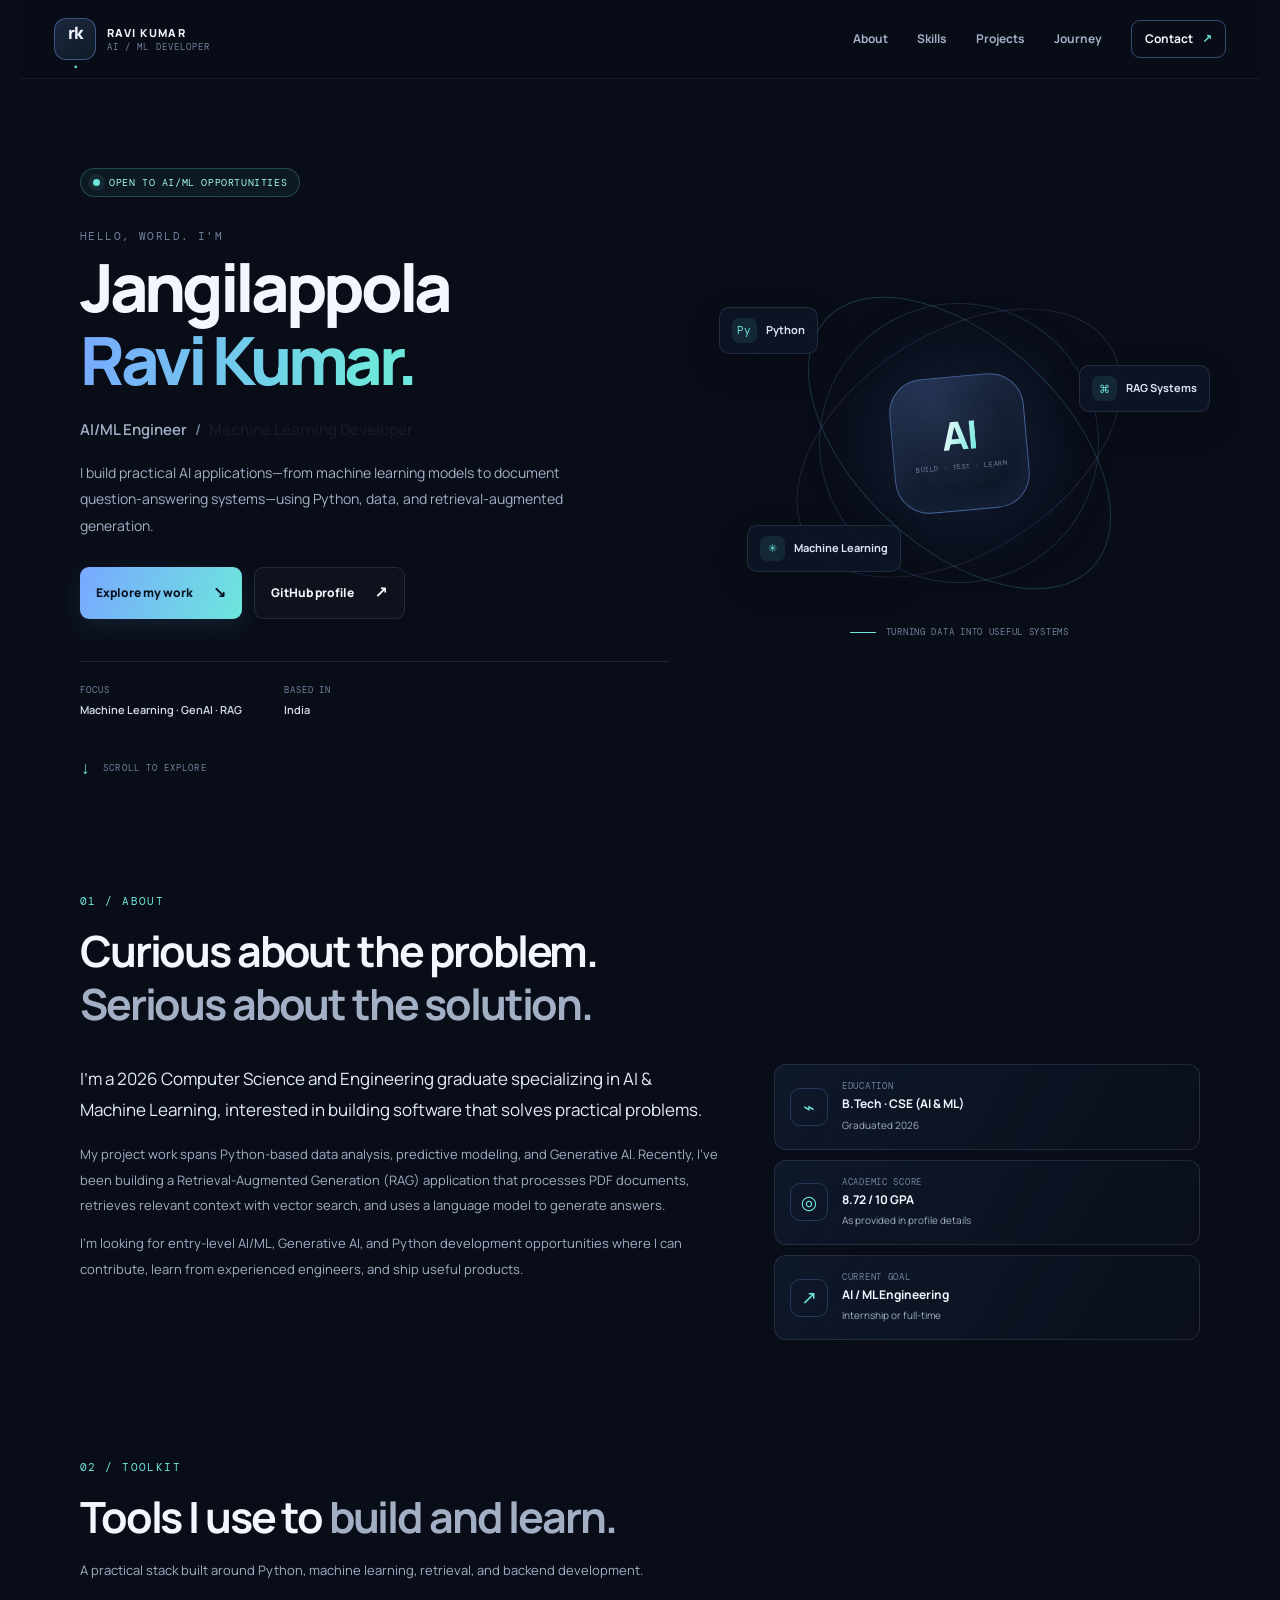
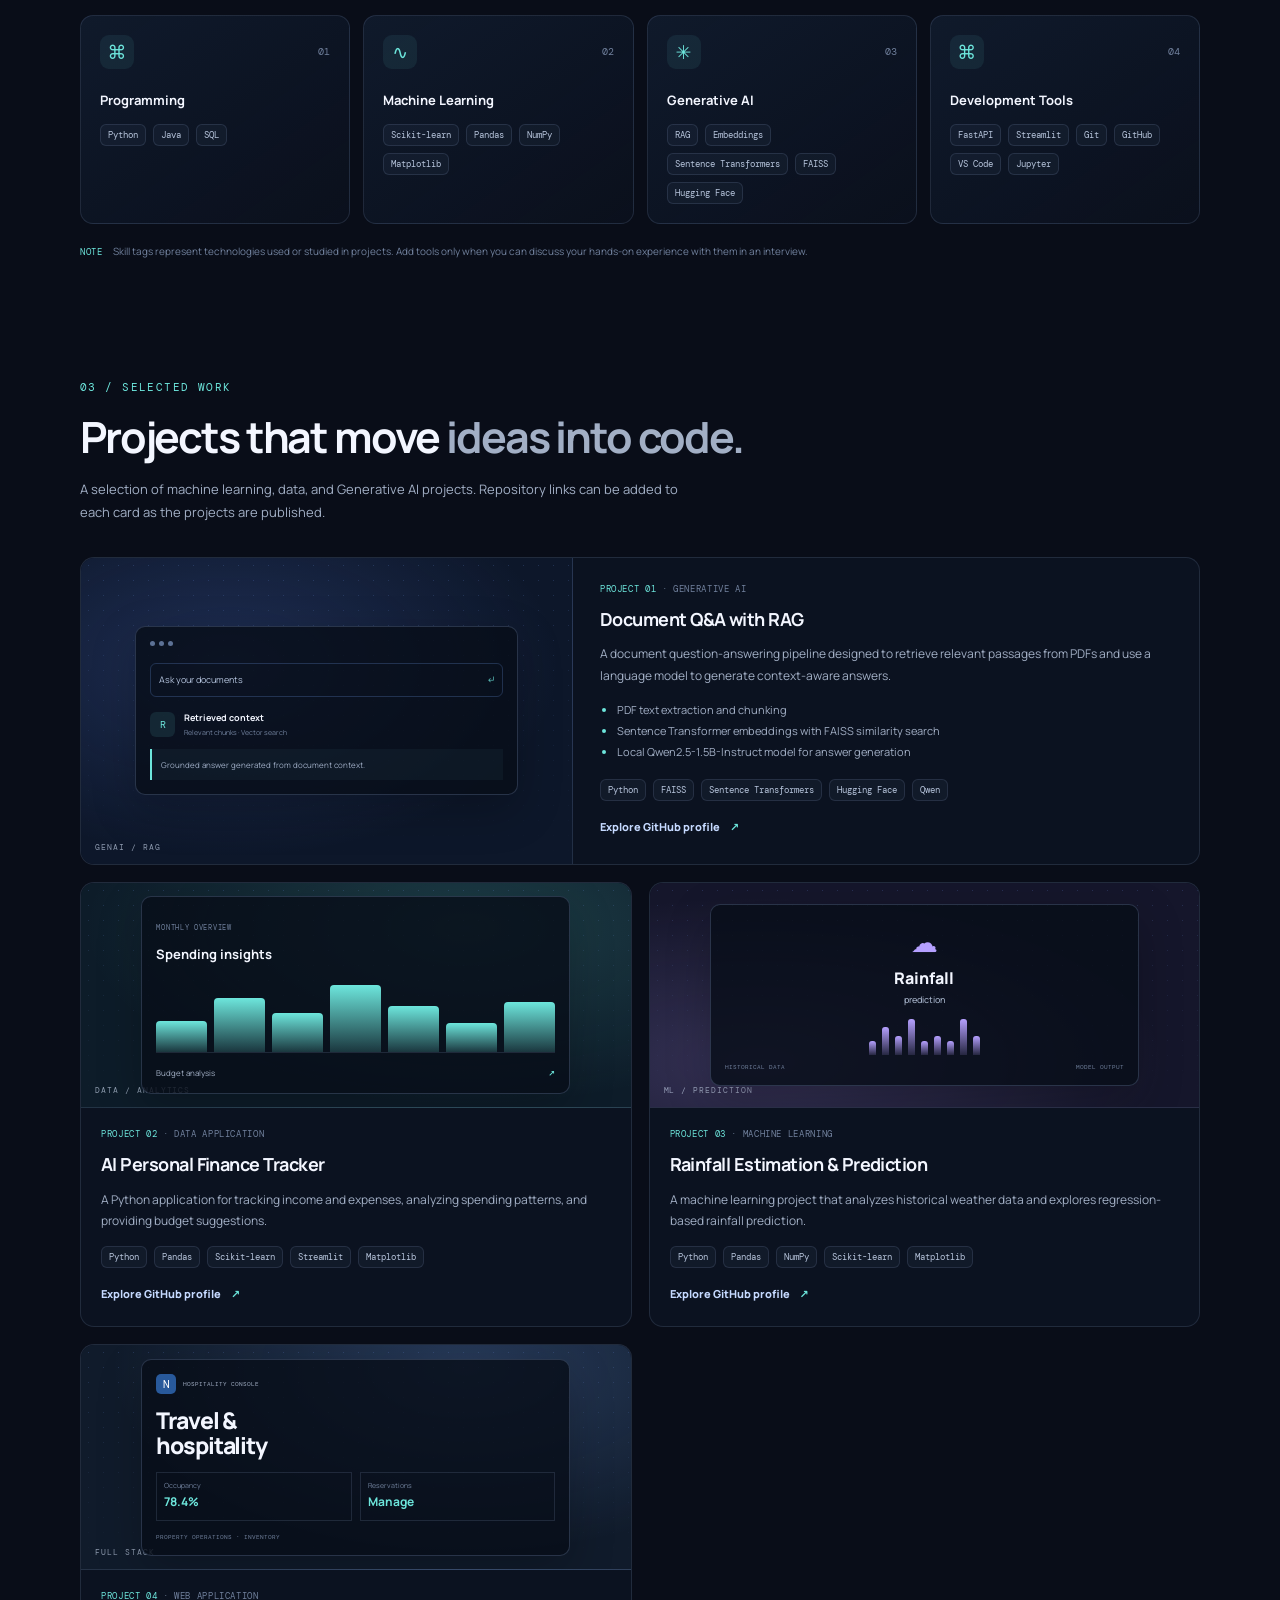
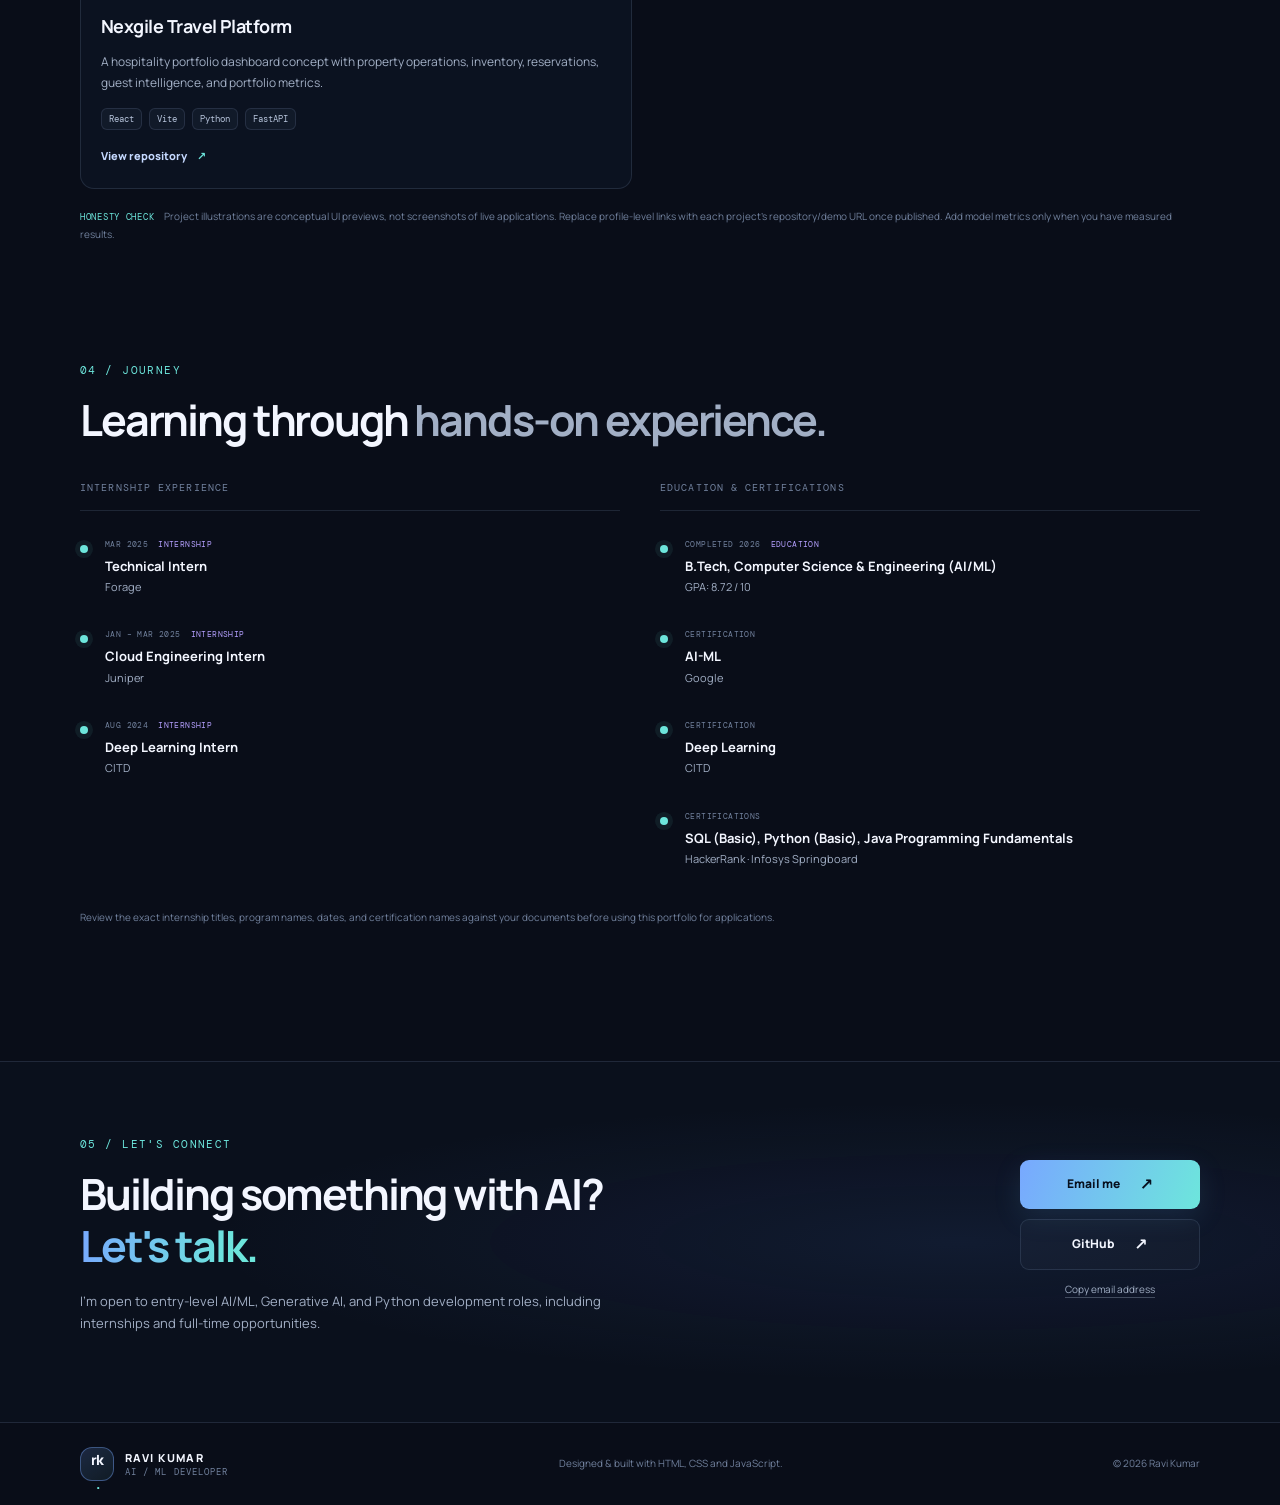
==== commit cd4cb3fa: "Fix portfolio homepage text" ====
--- a/index.html
+++ b/index.html
@@ -1,20 +1,10 @@
 ﻿<!DOCTYPE html>
-<html lang="en">
-<head>
-    <meta charset="UTF-8">
-    <meta name="viewport" content="width=device-width, initial-scale=1.0">
-    <title>Jangilappola Ravi Kumar | Portfolio</title>
-    <link rel="stylesheet" href="style.css">
-    <script defer src="script.js"></script>
-</head>
-<body>
-<!DOCTYPE html>
 <html lang="en">
 <head>
   <meta charset="UTF-8">
   <meta name="viewport" content="width=device-width, initial-scale=1.0">
   <meta name="theme-color" content="#090d18">
-  <meta name="description" content="Ravi Kumar â€” AI/ML and Generative AI developer building machine learning, RAG, and Python applications.">
+  <meta name="description" content="Ravi Kumar — AI/ML and Generative AI developer building machine learning, RAG, and Python applications.">
   <title>Ravi Kumar | AI/ML & Generative AI Developer</title>
   <link rel="preconnect" href="https://fonts.googleapis.com">
   <link rel="preconnect" href="https://fonts.gstatic.com" crossorigin>
@@ -29,13 +19,13 @@
       <span class="brand-mark">rk<span>.</span></span>
       <span class="brand-copy">RAVI KUMAR<small>AI / ML DEVELOPER</small></span>
     </a>
-    <button class="menu-toggle" id="menu-toggle" aria-label="Open navigation" aria-expanded="false">â˜°</button>
+    <button class="menu-toggle" id="menu-toggle" aria-label="Open navigation" aria-expanded="false">☰</button>
     <nav class="nav" id="nav" aria-label="Main navigation">
       <a href="#about">About</a>
       <a href="#skills">Skills</a>
       <a href="#projects">Projects</a>
       <a href="#experience">Journey</a>
-      <a href="#contact" class="nav-contact">Contact <span>â†—</span></a>
+      <a href="#contact" class="nav-contact">Contact <span>↗</span></a>
     </nav>
   </header>
 
@@ -46,26 +36,26 @@
         <p class="eyebrow">HELLO, WORLD. I'M</p>
         <h1>Jangilappola<br><span>Ravi Kumar.</span></h1>
         <h2 class="hero-role">AI/ML Engineer <span class="role-divider">/</span> <span id="rotating-role">Generative AI Developer</span></h2>
-        <p class="hero-description">I build practical AI applicationsâ€”from machine learning models to document question-answering systemsâ€”using Python, data, and retrieval-augmented generation.</p>
+        <p class="hero-description">I build practical AI applications—from machine learning models to document question-answering systems—using Python, data, and retrieval-augmented generation.</p>
         <div class="hero-actions">
-          <a class="button button-primary" href="#projects">Explore my work <span>â†˜</span></a>
-          <a class="button button-secondary" href="https://github.com/jravikumar960" target="_blank" rel="noreferrer">GitHub profile <span>â†—</span></a>
+          <a class="button button-primary" href="#projects">Explore my work <span>↘</span></a>
+          <a class="button button-secondary" href="https://github.com/jravikumar960" target="_blank" rel="noreferrer">GitHub profile <span>↗</span></a>
         </div>
         <div class="hero-meta">
-          <div><span class="meta-label">FOCUS</span><strong>Machine Learning Â· GenAI Â· RAG</strong></div>
+          <div><span class="meta-label">FOCUS</span><strong>Machine Learning · GenAI · RAG</strong></div>
           <div><span class="meta-label">BASED IN</span><strong>India</strong></div>
         </div>
       </div>
       <div class="hero-visual" aria-label="Decorative neural network illustration">
         <div class="visual-grid"></div>
         <div class="orbit orbit-one"></div><div class="orbit orbit-two"></div><div class="orbit orbit-three"></div>
-        <div class="core"><span>AI</span><small>BUILD Â· TEST Â· LEARN</small></div>
+        <div class="core"><span>AI</span><small>BUILD · TEST · LEARN</small></div>
         <div class="float-chip chip-python"><span class="chip-icon">Py</span> Python</div>
-        <div class="float-chip chip-rag"><span class="chip-icon">âŒ˜</span> RAG Systems</div>
-        <div class="float-chip chip-ml"><span class="chip-icon">âœ³</span> Machine Learning</div>
+        <div class="float-chip chip-rag"><span class="chip-icon">⌘</span> RAG Systems</div>
+        <div class="float-chip chip-ml"><span class="chip-icon">✳</span> Machine Learning</div>
         <div class="visual-caption"><span class="caption-line"></span> TURNING DATA INTO USEFUL SYSTEMS</div>
       </div>
-      <a class="scroll-cue" href="#about"><span class="scroll-icon">â†“</span> SCROLL TO EXPLORE</a>
+      <a class="scroll-cue" href="#about"><span class="scroll-icon">↓</span> SCROLL TO EXPLORE</a>
     </section>
 
     <section class="section-wrap section-block" id="about">
@@ -80,9 +70,9 @@
           <p>I'm looking for entry-level AI/ML, Generative AI, and Python development opportunities where I can contribute, learn from experienced engineers, and ship useful products.</p>
         </div>
         <div class="about-facts">
-          <div class="fact-card"><span class="fact-symbol">âŒ</span><div><span class="fact-label">EDUCATION</span><strong>B.Tech Â· CSE (AI & ML)</strong><small>Graduated 2026</small></div></div>
-          <div class="fact-card"><span class="fact-symbol">â—Ž</span><div><span class="fact-label">ACADEMIC SCORE</span><strong>8.72 / 10 GPA</strong><small>As provided in profile details</small></div></div>
-          <div class="fact-card"><span class="fact-symbol">â†—</span><div><span class="fact-label">CURRENT GOAL</span><strong>AI / ML Engineering</strong><small>Internship or full-time</small></div></div>
+          <div class="fact-card"><span class="fact-symbol">⌁</span><div><span class="fact-label">EDUCATION</span><strong>B.Tech · CSE (AI & ML)</strong><small>Graduated 2026</small></div></div>
+          <div class="fact-card"><span class="fact-symbol">◎</span><div><span class="fact-label">ACADEMIC SCORE</span><strong>8.72 / 10 GPA</strong><small>As provided in profile details</small></div></div>
+          <div class="fact-card"><span class="fact-symbol">↗</span><div><span class="fact-label">CURRENT GOAL</span><strong>AI / ML Engineering</strong><small>Internship or full-time</small></div></div>
         </div>
       </div>
     </section>
@@ -94,10 +84,10 @@
         <p class="section-intro">A practical stack built around Python, machine learning, retrieval, and backend development.</p>
       </div>
       <div class="skills-grid reveal">
-        <article class="skill-card"><div class="skill-top"><span class="skill-icon">âŒ˜</span><span class="skill-index">01</span></div><h3>Programming</h3><div class="tag-list"><span>Python</span><span>Java</span><span>SQL</span></div></article>
-        <article class="skill-card"><div class="skill-top"><span class="skill-icon">âˆ¿</span><span class="skill-index">02</span></div><h3>Machine Learning</h3><div class="tag-list"><span>Scikit-learn</span><span>Pandas</span><span>NumPy</span><span>Matplotlib</span></div></article>
-        <article class="skill-card"><div class="skill-top"><span class="skill-icon">âœ³</span><span class="skill-index">03</span></div><h3>Generative AI</h3><div class="tag-list"><span>RAG</span><span>Embeddings</span><span>Sentence Transformers</span><span>FAISS</span><span>Hugging Face</span></div></article>
-        <article class="skill-card"><div class="skill-top"><span class="skill-icon">âŒ˜</span><span class="skill-index">04</span></div><h3>Development Tools</h3><div class="tag-list"><span>FastAPI</span><span>Streamlit</span><span>Git</span><span>GitHub</span><span>VS Code</span><span>Jupyter</span></div></article>
+        <article class="skill-card"><div class="skill-top"><span class="skill-icon">⌘</span><span class="skill-index">01</span></div><h3>Programming</h3><div class="tag-list"><span>Python</span><span>Java</span><span>SQL</span></div></article>
+        <article class="skill-card"><div class="skill-top"><span class="skill-icon">∿</span><span class="skill-index">02</span></div><h3>Machine Learning</h3><div class="tag-list"><span>Scikit-learn</span><span>Pandas</span><span>NumPy</span><span>Matplotlib</span></div></article>
+        <article class="skill-card"><div class="skill-top"><span class="skill-icon">✳</span><span class="skill-index">03</span></div><h3>Generative AI</h3><div class="tag-list"><span>RAG</span><span>Embeddings</span><span>Sentence Transformers</span><span>FAISS</span><span>Hugging Face</span></div></article>
+        <article class="skill-card"><div class="skill-top"><span class="skill-icon">⌘</span><span class="skill-index">04</span></div><h3>Development Tools</h3><div class="tag-list"><span>FastAPI</span><span>Streamlit</span><span>Git</span><span>GitHub</span><span>VS Code</span><span>Jupyter</span></div></article>
       </div>
       <p class="skills-note reveal"><span>NOTE</span> Skill tags represent technologies used or studied in projects. Add tools only when you can discuss your hands-on experience with them in an interview.</p>
     </section>
@@ -110,20 +100,20 @@
       </div>
       <div class="project-grid">
         <article class="project-card project-featured reveal">
-          <div class="project-art art-rag"><div class="art-window"><div class="window-dots"><i></i><i></i><i></i></div><div class="art-query">Ask your documents<span>â†µ</span></div><div class="art-result"><span class="result-icon">R</span><div><b>Retrieved context</b><small>Relevant chunks Â· Vector search</small></div></div><div class="art-answer">Grounded answer generated from document context.</div></div><span class="art-label">GENAI / RAG</span></div>
-          <div class="project-body"><div class="project-kicker">PROJECT 01 <span>Â· GENERATIVE AI</span></div><h3>Document Q&A with RAG</h3><p>A document question-answering pipeline designed to retrieve relevant passages from PDFs and use a language model to generate context-aware answers.</p><ul class="project-details"><li>PDF text extraction and chunking</li><li>Sentence Transformer embeddings with FAISS similarity search</li><li>Local Qwen2.5-1.5B-Instruct model for answer generation</li></ul><div class="tag-list"><span>Python</span><span>FAISS</span><span>Sentence Transformers</span><span>Hugging Face</span><span>Qwen</span></div><a class="text-link" href="https://github.com/jravikumar960" target="_blank" rel="noreferrer">Explore GitHub profile <span>â†—</span></a></div>
+          <div class="project-art art-rag"><div class="art-window"><div class="window-dots"><i></i><i></i><i></i></div><div class="art-query">Ask your documents<span>↵</span></div><div class="art-result"><span class="result-icon">R</span><div><b>Retrieved context</b><small>Relevant chunks · Vector search</small></div></div><div class="art-answer">Grounded answer generated from document context.</div></div><span class="art-label">GENAI / RAG</span></div>
+          <div class="project-body"><div class="project-kicker">PROJECT 01 <span>· GENERATIVE AI</span></div><h3>Document Q&A with RAG</h3><p>A document question-answering pipeline designed to retrieve relevant passages from PDFs and use a language model to generate context-aware answers.</p><ul class="project-details"><li>PDF text extraction and chunking</li><li>Sentence Transformer embeddings with FAISS similarity search</li><li>Local Qwen2.5-1.5B-Instruct model for answer generation</li></ul><div class="tag-list"><span>Python</span><span>FAISS</span><span>Sentence Transformers</span><span>Hugging Face</span><span>Qwen</span></div><a class="text-link" href="https://github.com/jravikumar960" target="_blank" rel="noreferrer">Explore GitHub profile <span>↗</span></a></div>
         </article>
         <article class="project-card reveal">
-          <div class="project-art art-finance"><div class="finance-ui"><span class="finance-label">MONTHLY OVERVIEW</span><strong>Spending insights</strong><div class="finance-bars"><i style="height:42%"></i><i style="height:72%"></i><i style="height:52%"></i><i style="height:90%"></i><i style="height:62%"></i><i style="height:38%"></i><i style="height:67%"></i></div><div class="finance-line"><span>Budget analysis</span><b>â†—</b></div></div><span class="art-label">DATA / ANALYTICS</span></div>
-          <div class="project-body"><div class="project-kicker">PROJECT 02 <span>Â· DATA APPLICATION</span></div><h3>AI Personal Finance Tracker</h3><p>A Python application for tracking income and expenses, analyzing spending patterns, and providing budget suggestions.</p><div class="tag-list"><span>Python</span><span>Pandas</span><span>Scikit-learn</span><span>Streamlit</span><span>Matplotlib</span></div><a class="text-link" href="https://github.com/jravikumar960" target="_blank" rel="noreferrer">Explore GitHub profile <span>â†—</span></a></div>
+          <div class="project-art art-finance"><div class="finance-ui"><span class="finance-label">MONTHLY OVERVIEW</span><strong>Spending insights</strong><div class="finance-bars"><i style="height:42%"></i><i style="height:72%"></i><i style="height:52%"></i><i style="height:90%"></i><i style="height:62%"></i><i style="height:38%"></i><i style="height:67%"></i></div><div class="finance-line"><span>Budget analysis</span><b>↗</b></div></div><span class="art-label">DATA / ANALYTICS</span></div>
+          <div class="project-body"><div class="project-kicker">PROJECT 02 <span>· DATA APPLICATION</span></div><h3>AI Personal Finance Tracker</h3><p>A Python application for tracking income and expenses, analyzing spending patterns, and providing budget suggestions.</p><div class="tag-list"><span>Python</span><span>Pandas</span><span>Scikit-learn</span><span>Streamlit</span><span>Matplotlib</span></div><a class="text-link" href="https://github.com/jravikumar960" target="_blank" rel="noreferrer">Explore GitHub profile <span>↗</span></a></div>
         </article>
         <article class="project-card reveal">
-          <div class="project-art art-rain"><div class="weather-ui"><div class="weather-cloud">â˜</div><div class="weather-number">Rainfall<span>prediction</span></div><div class="weather-chart"><i></i><i></i><i></i><i></i><i></i><i></i><i></i><i></i><i></i></div><div class="weather-foot"><span>HISTORICAL DATA</span><span>MODEL OUTPUT</span></div></div><span class="art-label">ML / PREDICTION</span></div>
-          <div class="project-body"><div class="project-kicker">PROJECT 03 <span>Â· MACHINE LEARNING</span></div><h3>Rainfall Estimation & Prediction</h3><p>A machine learning project that analyzes historical weather data and explores regression-based rainfall prediction.</p><div class="tag-list"><span>Python</span><span>Pandas</span><span>NumPy</span><span>Scikit-learn</span><span>Matplotlib</span></div><a class="text-link" href="https://github.com/jravikumar960" target="_blank" rel="noreferrer">Explore GitHub profile <span>â†—</span></a></div>
+          <div class="project-art art-rain"><div class="weather-ui"><div class="weather-cloud">☁</div><div class="weather-number">Rainfall<span>prediction</span></div><div class="weather-chart"><i></i><i></i><i></i><i></i><i></i><i></i><i></i><i></i><i></i></div><div class="weather-foot"><span>HISTORICAL DATA</span><span>MODEL OUTPUT</span></div></div><span class="art-label">ML / PREDICTION</span></div>
+          <div class="project-body"><div class="project-kicker">PROJECT 03 <span>· MACHINE LEARNING</span></div><h3>Rainfall Estimation & Prediction</h3><p>A machine learning project that analyzes historical weather data and explores regression-based rainfall prediction.</p><div class="tag-list"><span>Python</span><span>Pandas</span><span>NumPy</span><span>Scikit-learn</span><span>Matplotlib</span></div><a class="text-link" href="https://github.com/jravikumar960" target="_blank" rel="noreferrer">Explore GitHub profile <span>↗</span></a></div>
         </article>
         <article class="project-card reveal">
-          <div class="project-art art-travel"><div class="travel-ui"><div class="travel-top"><span>N</span><small>HOSPITALITY CONSOLE</small></div><div class="travel-title">Travel &<br>hospitality</div><div class="travel-stats"><span>Occupancy<strong>78.4%</strong></span><span>Reservations<strong>Manage</strong></span></div><div class="travel-bottom">PROPERTY OPERATIONS Â· INVENTORY</div></div><span class="art-label">FULL STACK</span></div>
-          <div class="project-body"><div class="project-kicker">PROJECT 04 <span>Â· WEB APPLICATION</span></div><h3>Nexgile Travel Platform</h3><p>A hospitality portfolio dashboard concept with property operations, inventory, reservations, guest intelligence, and portfolio metrics.</p><div class="tag-list"><span>React</span><span>Vite</span><span>Python</span><span>FastAPI</span></div><a class="text-link" href="https://github.com/jravikumar960/Travel-Portal" target="_blank" rel="noreferrer">View repository <span>â†—</span></a></div>
+          <div class="project-art art-travel"><div class="travel-ui"><div class="travel-top"><span>N</span><small>HOSPITALITY CONSOLE</small></div><div class="travel-title">Travel &<br>hospitality</div><div class="travel-stats"><span>Occupancy<strong>78.4%</strong></span><span>Reservations<strong>Manage</strong></span></div><div class="travel-bottom">PROPERTY OPERATIONS · INVENTORY</div></div><span class="art-label">FULL STACK</span></div>
+          <div class="project-body"><div class="project-kicker">PROJECT 04 <span>· WEB APPLICATION</span></div><h3>Nexgile Travel Platform</h3><p>A hospitality portfolio dashboard concept with property operations, inventory, reservations, guest intelligence, and portfolio metrics.</p><div class="tag-list"><span>React</span><span>Vite</span><span>Python</span><span>FastAPI</span></div><a class="text-link" href="https://github.com/jravikumar960/Travel-Portal" target="_blank" rel="noreferrer">View repository <span>↗</span></a></div>
         </article>
       </div>
       <p class="project-disclaimer reveal"><span>HONESTY CHECK</span> Project illustrations are conceptual UI previews, not screenshots of live applications. Replace profile-level links with each project's repository/demo URL once published. Add model metrics only when you have measured results.</p>
@@ -137,14 +127,14 @@
       <div class="journey-grid reveal">
         <div class="journey-column"><h3 class="column-title">INTERNSHIP EXPERIENCE</h3>
           <article class="journey-item"><span class="timeline-dot"></span><div><div class="journey-meta"><span>MAR 2025</span><span>INTERNSHIP</span></div><h4>Technical Intern</h4><p>Forage</p></div></article>
-          <article class="journey-item"><span class="timeline-dot"></span><div><div class="journey-meta"><span>JAN â€“ MAR 2025</span><span>INTERNSHIP</span></div><h4>Cloud Engineering Intern</h4><p>Juniper</p></div></article>
+          <article class="journey-item"><span class="timeline-dot"></span><div><div class="journey-meta"><span>JAN – MAR 2025</span><span>INTERNSHIP</span></div><h4>Cloud Engineering Intern</h4><p>Juniper</p></div></article>
           <article class="journey-item"><span class="timeline-dot"></span><div><div class="journey-meta"><span>AUG 2024</span><span>INTERNSHIP</span></div><h4>Deep Learning Intern</h4><p>CITD</p></div></article>
         </div>
         <div class="journey-column"><h3 class="column-title">EDUCATION & CERTIFICATIONS</h3>
           <article class="journey-item"><span class="timeline-dot"></span><div><div class="journey-meta"><span>COMPLETED 2026</span><span>EDUCATION</span></div><h4>B.Tech, Computer Science & Engineering (AI/ML)</h4><p>GPA: 8.72 / 10</p></div></article>
           <article class="journey-item"><span class="timeline-dot"></span><div><div class="journey-meta"><span>CERTIFICATION</span></div><h4>AI-ML</h4><p>Google</p></div></article>
           <article class="journey-item"><span class="timeline-dot"></span><div><div class="journey-meta"><span>CERTIFICATION</span></div><h4>Deep Learning</h4><p>CITD</p></div></article>
-          <article class="journey-item"><span class="timeline-dot"></span><div><div class="journey-meta"><span>CERTIFICATIONS</span></div><h4>SQL (Basic), Python (Basic), Java Programming Fundamentals</h4><p>HackerRank Â· Infosys Springboard</p></div></article>
+          <article class="journey-item"><span class="timeline-dot"></span><div><div class="journey-meta"><span>CERTIFICATIONS</span></div><h4>SQL (Basic), Python (Basic), Java Programming Fundamentals</h4><p>HackerRank · Infosys Springboard</p></div></article>
         </div>
       </div>
       <p class="small-note">Review the exact internship titles, program names, dates, and certification names against your documents before using this portfolio for applications.</p>
@@ -153,7 +143,7 @@
     <section class="contact-section" id="contact">
       <div class="section-wrap contact-inner reveal">
         <div><p class="eyebrow">05 / LET'S CONNECT</p><h2>Building something with AI?<br><span>Let's talk.</span></h2><p>I'm open to entry-level AI/ML, Generative AI, and Python development roles, including internships and full-time opportunities.</p></div>
-        <div class="contact-actions"><a class="button button-primary" href="mailto:jravikumar960@gmail.com">Email me <span>â†—</span></a><a class="button button-secondary" href="https://github.com/jravikumar960" target="_blank" rel="noreferrer">GitHub <span>â†—</span></a><button class="copy-email" id="copy-email" type="button" data-email="jravikumar960@gmail.com">Copy email address</button><span class="copy-status" id="copy-status" aria-live="polite"></span></div>
+        <div class="contact-actions"><a class="button button-primary" href="mailto:jravikumar960@gmail.com">Email me <span>↗</span></a><a class="button button-secondary" href="https://github.com/jravikumar960" target="_blank" rel="noreferrer">GitHub <span>↗</span></a><button class="copy-email" id="copy-email" type="button" data-email="jravikumar960@gmail.com">Copy email address</button><span class="copy-status" id="copy-status" aria-live="polite"></span></div>
       </div>
     </section>
   </main>
@@ -161,7 +151,7 @@
   <footer class="site-footer">
     <a class="brand footer-brand" href="#home"><span class="brand-mark">rk<span>.</span></span><span class="brand-copy">RAVI KUMAR<small>AI / ML DEVELOPER</small></span></a>
     <p>Designed & built with HTML, CSS and JavaScript.</p>
-    <span class="footer-copy">Â© <span id="year"></span> Ravi Kumar</span>
+    <span class="footer-copy">© <span id="year"></span> Ravi Kumar</span>
   </footer>
 </body>
 </html>
